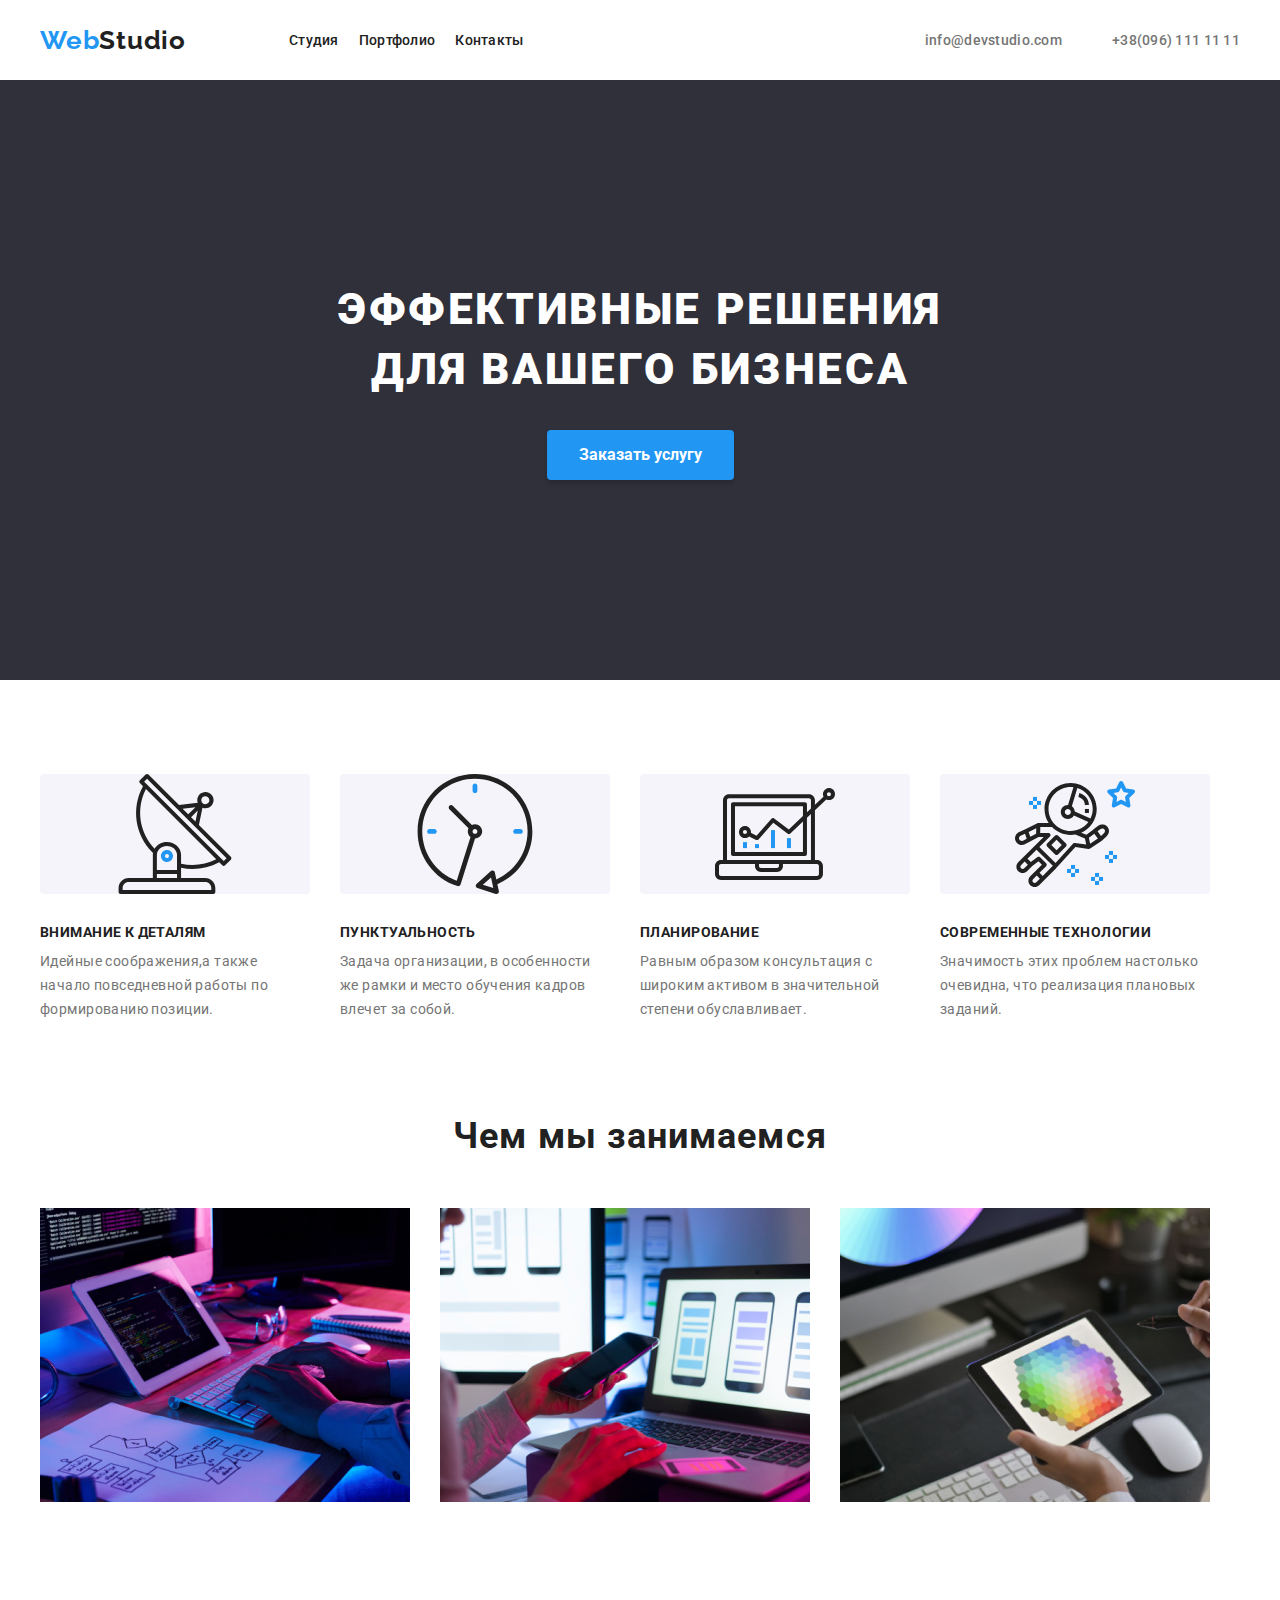
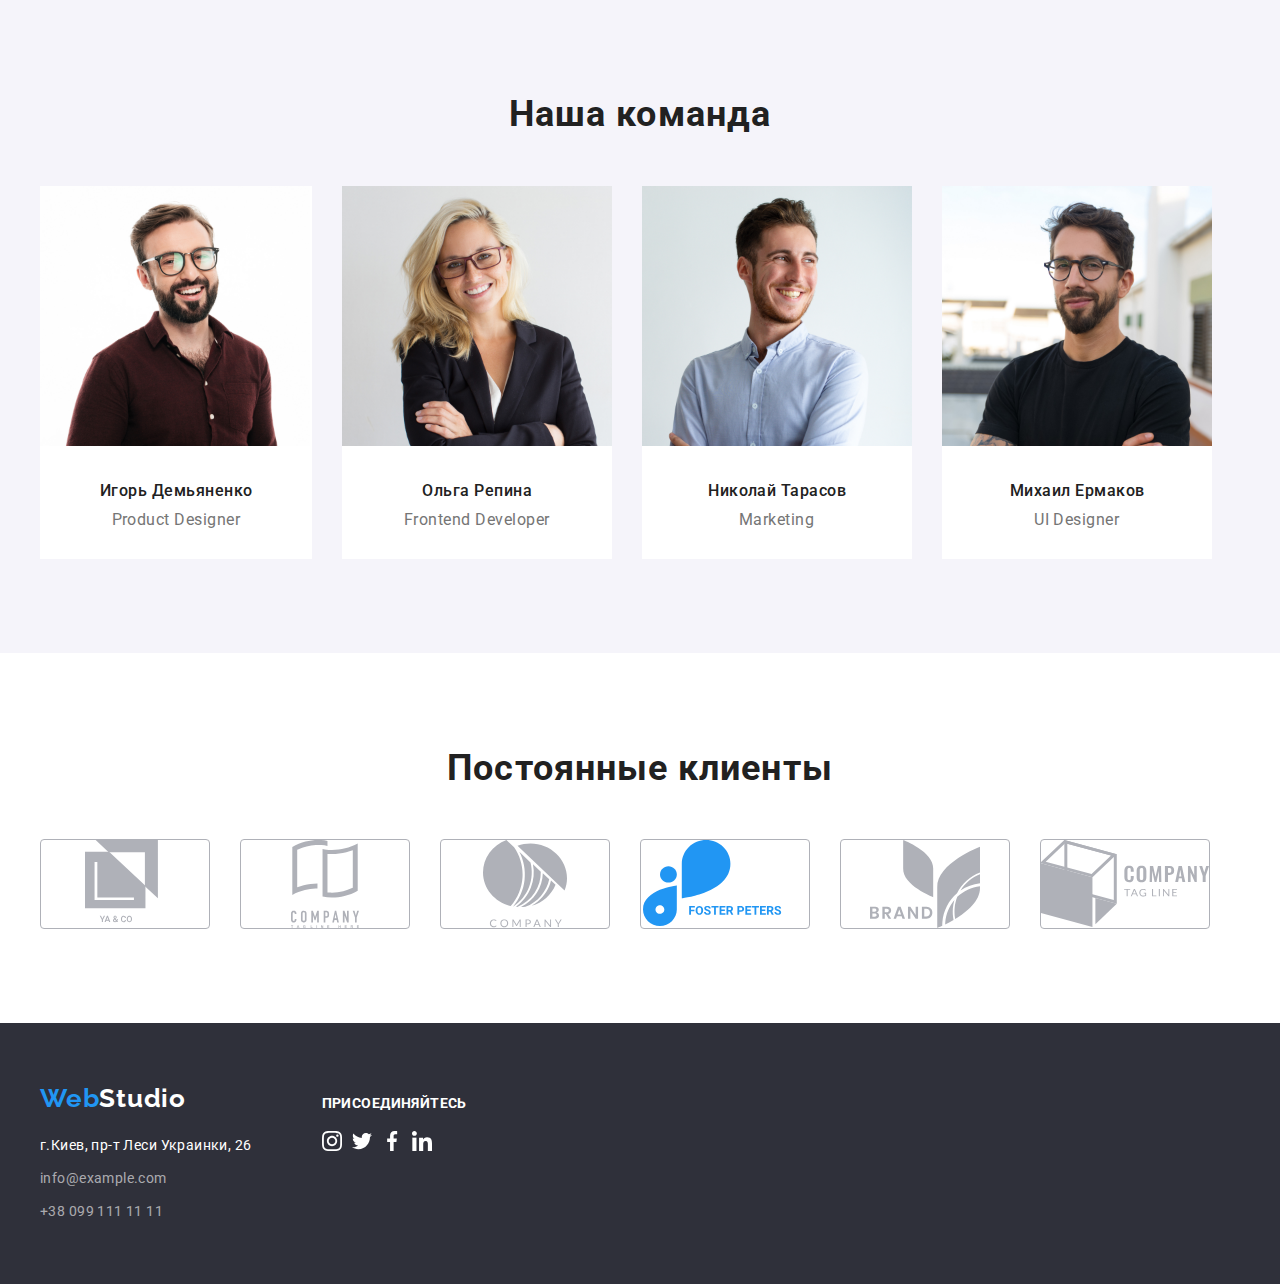
==== index.html @ fcf55103 "added markup for hw-04" ====
<!DOCTYPE html>
<html lang="en">
  <head>
    <meta charset="UTF-8" />
    <meta name="viewport" content="width=device-width, initial-scale=1.0" />
    <title>Goit-hw-04</title>
    <link rel="preconnect" href="https://fonts.gstatic.com">
    <link href="https://fonts.googleapis.com/css2?family=Raleway:wght@700&display=swap" rel="stylesheet">
    <link href="https://fonts.googleapis.com/css2?family=Roboto:wght@500;700;900&display=swap" rel="stylesheet">
    <link rel="stylesheet" href="https://cdnjs.cloudflare.com/ajax/libs/modern-normalize/1.0.0/modern-normalize.min.css"/> 
    <link rel="stylesheet" href="./css/styles.css" />
  </head>
  <body>
    <header class="page-header">
      <div class="container container-header">
        <nav class="navigation"> 
            <a href="/">
            <span class="logo-blue">Web</span><span class="logo-black">Studio</span>
            </a>
          <ul class="menu-list">
            <li class="menu-item">
              <a href="#" class="link">Студия</a>
            </li>
            <li class="menu-item"> 
              <a href="./portfolio.html" class="link">Портфолио</a>
            </li>
            <li class="menu-item">
              <a href="#adress" class="link">Контакты</a>
            </li>
          </ul>
        </nav>
      <ul class="menu-contacts">
        <li class="menu-contacts-item">
          <a href="info@devstudio.com">info@devstudio.com</a>
        </li>
        <li class="menu-contacts-item last-item">
          <a href="+380961112222" target="_blank" rel="nooliener noreferrer"
            >+38(096) 111 11 11
          </a>
        </li>
      </ul>
    </div>
    </header>
    <main>
      <section class="hero">
        <div class="hero-container container">
          <h1 class="hero-h1">Эффективные решения для вашего бизнеса</h1>
          <button class="hero-button">Заказать услугу
          </button>
        </div>
      </section>
      <section class="qualities">
        <div class="container">
          <ul class="qualities-list">
            <li class="qualities-item">
              <div class="qualities-svg-container">
                <img src="./images/icons/qualities-1.svg">
              </div>
              <h3 class="qualities-title">Внимание к деталям</h3>
              <p class="qualities-text">
                Идейные соображения,а также начало повседневной работы по
                формированию позиции.
              </p>
            </li>
            <li class="qualities-item">
              <div class="qualities-svg-container">
                <img src="./images/icons/qualities-2.svg">
              </div>
              <h3 class="qualities-title">Пунктуальность</h3>
              <p class="qualities-text">
                Задача организации, в особенности же рамки и место обучения
                кадров влечет за собой.
              </p>
            </li>
            <li class="qualities-item">
              <div class="qualities-svg-container">
                <img src="./images/icons/qualities-3.svg">
              </div>
              <h3 class="qualities-title">Планирование</h3>
              <p class="qualities-text">
                Равным образом консультация с широким активом в значительной
                степени обуславливает.
              </p>
            </li>
            <li class="qualities-item">
              <div class="qualities-svg-container">
                <img src="./images/icons/qualities-4.svg">
              </div>
              <h3 class="qualities-title">Современные технологии</h3>
              <p class="qualities-text">
                Значимость этих проблем настолько очевидна, что реализация
                плановых заданий.
              </p>
            </li>
          </ul>
        </div>
      </section>
      <section class="our-occupation">
        <div class="container">
          <h2 class="our-occupation-tittle">Чем мы занимаемся</h2>
          <ul class="our-occupation-list">
            <li class="our-occupation-list-item">
              <img src="./images/portfolio1.jpg" alt="Портфолио" width="370" height="294"/>
            </li>
            <li class="our-occupation-list-item">
              <img src="./images/portfolio2.jpg" alt="Портфолио" width="370" height="294"/>
            </li>
            <li class="our-occupation-list-item">
              <img src="./images/portfolio3.jpg" alt="Портфолио" width="370" height="294"/>
            </li>
          </ul>
        </div>
      </section>
      <section class="our-team">
        <div class="container">
          <h2 class="our-team-title">Наша команда</h2>
          <ul class="our-team-list">
            <li class="our-team-item">
              <img
                src="./images/team1.jpg" alt="Фото Игорь Демьяненко" width="270" height="260"/>
              <h3 class="our-team-list-title">Игорь Демьяненко</h3>
              <p class="our-team-text">Product Designer</p>
            </li>
            <li class="our-team-item">
              <img src="./images/team2.jpg" alt="Фото Ольга Репина" width="270" height="260"/>
              <h3 class="our-team-list-title">Ольга Репина</h3>
              <p class="our-team-text">Frontend Developer</p>
            </li>
            <li class="our-team-item">
              <img
                src="./images/team3.jpg" alt="Фото Николай Тарасов" width="270" height="260"/>
              <h3 class="our-team-list-title">Николай Тарасов</h3>
              <p class="our-team-text">Marketing</p>
            </li>
            <li class="our-team-item">
              <img
                src="./images/team4.jpg" alt="Фото Михаил Ермаков" width="270" height="260"/>
              <h3 class="our-team-list-title">Михаил Ермаков</h3>
              <p class="our-team-text">UI Designer</p>
            </li>
          </ul>
        </div>
      </section>
      <section class="customers">
        <div class="container">
          <h2 class="customers-title">Постоянные клиенты</h2>
          <ul class="customers-list">
            <li class="customers-item">
              <div class="customers-svg-container">
                <img src="./images/icons/customers-1.svg" alt="" >
              </div>
            </li>
            <li class="customers-item">
              <div class="customers-svg-container">
                <img src="./images/icons/customers-2.svg" alt="" >
              </div>
            </li>
            <li class="customers-item">
              <div class="customers-svg-container">
                <img src="./images/icons/customers-3.svg" alt="" >
              </div>
            </li>
            <li class="customers-item">
              <div class="customers-svg-container">
                <img src="./images/icons/customers-4.svg" alt="" >
              </div>
            </li>
            <li class="customers-item">
              <div class="customers-svg-container">
                <img src="./images/icons/customers-5.svg" alt="" >
              </div>
            </li>
            <li class="customers-item">
              <div class="customers-svg-container">
                <img src="./images/icons/customers-6.svg" alt="" >
              </div>
            </li>
          </ul>
        </div>
      </section>
    </main>
    <footer class="footer">
      <div class="container footer-container">
        <div class="footer-contacts-container">
          <div class="footer-logo-container">
            <a href="/" id="adress" class="footer-logo-link">
              <span class="logo-blue">Web</span><span class="logo-white">Studio</span></a>
          </div>
          <ul class="footer-list">
            <li class="footer-item">
              <address class="adress">
                г.Киев, пр-т Леси Украинки, 26
              </address>
            </li>
            <li class="footer-item">
              <a href="mailto:louglescom@gmail.com" class="footer-link"
              >info@example.com</a>
            </li>
            <li class="footer-item">
              <a href="tel:+380935014329" class="footer-link"
              >+38 099 111 11 11</a>
            </li>
          </ul>
        </div>
        <div class="footer-social-container">
          <p class="social-title"> Присоединяйтесь </p>
          <ul class="social-list">
            <li class="social-item">
              <img src="./images/icons/footer-1.svg" alt="">
            </li>
            <li class="social-item">
              <img src="./images/icons/footer-2.svg" alt="">
            </li>
            <li class="social-item">
              <img src="./images/icons/footer-3.svg" alt="">
            </li>
            <li class="social-item">
              <img src="./images/icons/footer-4.svg" alt="">
            </li>
          </ul>
        </div>
      </div>
    </footer>
  </body>
</html>
---- css/styles.css ----
/*Глобальные переменные*/

a {
  text-decoration: none;
  color: #212121;
}
:root {
  --text-header: #212121;
  --text-p: #757575;
  --text-white: #ffffff;
  --text-blue: #2196f3;
  --background-dark: #2F303A;
  --background-grey: #F5F4FA;
}

h1,h2,h3,h4,
h5,h6,body,ul,li,p {
  padding: 0;
  margin: 0;
  list-style: none;
  border: none;
}
/*Логотип*/
.container {
  width: 1200px;
  margin: 0 auto;
}

.container-header {
  display: flex;
  align-items: center;
  justify-content: space-between;
  height: 80px;
}
.navigation {
  display: flex;
  align-items: center;
}

.logo-blue {
  font-family: 'Raleway';
  font-style: normal;
  font-weight: 700;
  font-size: 26px;
  line-height: 1.192;
  letter-spacing: 0.03em;
  color: var(--text-blue);
}
.logo-black {
  font-family: 'Raleway';
  font-style: normal;
  font-weight: 700;
  font-size: 26px;
  line-height: 1.192;
  letter-spacing: 0.03em;
  color: var(--text-header);
}
.logo-white {
  font-family: 'Raleway';
  font-style: normal;
  font-weight: 700;
  font-size: 26px;
  line-height: 1.192;
  letter-spacing: 0.03em;
  color: var(--text-white);
}



/*Навигация*/
.menu-list {
  padding: 10px;
  margin-left: 83px;
  display: flex;
}
.menu-list > .item:not(:last-child) {
  margin-right: 10px;
}
.menu-list .link {
  display: block;
  padding: 10px;
  text-decoration: none;
}
.menu-contacts .menu-contacts-item {
  display: block;
  text-decoration: none;
}
.last-item {
  margin-left: 50px;
}

.menu-list a {
  font-family: 'Roboto';
  font-style: normal;
  font-weight: 500;
  font-size: 14px;
  line-height: 1.142;
  letter-spacing: 0.02em;
}

.menu-list a:hover, 
.menu-list a:focus {
  color: var(--text-blue);
}
.menu-contacts a {
  font-family: 'Roboto';
  font-style: normal;
  font-weight: 500;
  font-size: 14px;
  line-height: 1.142;
  letter-spacing: 0.02em;
  color: var(--text-p);
}
.menu-contacts {
  display: flex;
}

.menu-contacts a:hover,
.menu-contacts a:focus {
  color: var(--text-blue);
}

/*HERO section*/

.hero {
  background-color: #2F303A;
  padding-bottom: 200px;
  padding-top: 200px;
}
.hero-h1 {
  font-family: 'Roboto';
  font-weight: 900;
  font-size: 44px;
  line-height: 1.363;
  text-align: center;
  letter-spacing: 0.06em;
  text-transform: uppercase;
  color: var(--text-white);
  width: 696px;
  margin: 0 auto 30px;
}
.hero-button {
  font-family: Roboto;
  font-style: normal;
  font-weight: bold;
  font-size: 16px;
  line-height: 1.875;
  background: var(--text-blue);
  box-shadow: 0px 4px 4px rgba(0, 0, 0, 0.15);
  border-radius: 4px;
  color: var(--text-white);
  padding: 10px 32px;
  display: block;
  margin: 0 auto;
  border: none;

}

/*Качества*/
.qualities {
  padding-top: 94px;
}
.qualities-item {
  width: 270px;
}
.qualities-item:not(:last-child) {
  margin-right: 30px;
}
.qualities-list {
  display: flex;
  align-items: center;
}
.qualities-title {
  font-family: 'Roboto';
  font-style: normal;
  font-weight: bold;
  font-size: 14px;
  line-height: 1.142;
  letter-spacing: 0.03em;
  text-transform: uppercase;
  color: var(--text-header);
  margin-bottom: 10px;
}
.qualities-svg-container{
  display: flex;
  justify-content: center;
  width: 270px;
  height: 120px;
  margin-bottom: 30px;
  background: var(--background-grey);
  border-radius: 4px;
}
.qualities p {
  font-family: 'Roboto';
  font-style: normal;
  font-weight: normal;
  font-size: 14px;
  line-height: 1.714;
  letter-spacing: 0.03em;
  color: var(--text-p);
}

/*Чем мы занимаемся*/
.our-occupation {
  padding-bottom: 94px;
  padding-top: 94px;
}
.our-occupation-list {
  display: flex;
  align-items: center;
}
.our-occupation-tittle {
  font-family: 'Roboto';
  font-style: normal;
  font-weight: bold;
  font-size: 36px;
  line-height: 1.166;
  text-align: center;
  letter-spacing: 0.03em;

  color: var(--text-header);
  padding-bottom: 50px;
}
.our-occupation-list-item:not(:last-child) {
  margin-right: 30px;
}

/*Наша команда*/

.our-team {
  padding-bottom: 94px;
  padding-top: 94px;
  background-color: var(--background-grey);
}
.our-team-list {
  display: flex;
  align-items: center;
}
.our-team-item:not(:last-child) {
  margin-right: 30px;
}
.our-team-item { 
  background-color: var(--text-white);
}
.our-team-title {
  font-family: 'Roboto';
  font-style: normal;
  font-weight: bold;
  font-size: 36px;
  line-height: 1.166;
  text-align: center;
  letter-spacing: 0.03em;
  color: var(--text-header);
  margin-bottom: 50px;
}
.our-team-list-title {
  font-family: 'Roboto';
  font-style: normal;
  font-weight: 500;
  font-size: 16px;
  line-height: 1.187;
  text-align: center;
  letter-spacing: 0.03em;
  color: var(--text-header);
  margin: 30px 59px 10px 60px;
}
.our-team-text {
  font-family: 'Roboto';
  font-style: normal;
  font-weight: normal;
  font-size: 16px;
  line-height: 1.187;
  text-align: center;
  letter-spacing: 0.03em;
  color: var(--text-p);
  margin-bottom: 30px;
}
/* Постоянные клиенты */
.customers {
  padding-top: 94px;
  padding-bottom: 94px;
}
.customers-title {
  font-family: Roboto;
  font-style: normal;
  font-weight: bold;
  font-size: 36px;
  line-height: 42px;
  text-align: center;
  letter-spacing: 0.03em;
  color: var(--text-header);
  margin-bottom: 50px;
}
.customers-svg-container {
  display: flex;
  justify-content: center;
  width: 170px;
  height: 90px;
  border: 1px solid #AFB1B8;
  border-radius: 4px;
  border-radius: 4px;
}
.customers-list {
  display: flex;
}
.customers-item:not(:last-child) {
  margin-right: 30px;
}
/*Футер*/
.footer-container {
  display: flex;
}
.footer {
  background-color: var(--background-dark);
  padding-bottom: 60px;
  padding-top: 60px;
}
.footer-logo-container {
  margin-bottom: 20px;
}
.footer address {
  font-family: 'Roboto';
  font-style: normal;
  font-weight: normal;
  font-size: 14px;
  line-height: 1.714;
  letter-spacing: 0.03em;
  color: var(--text-white);
}
.footer-item:not(:last-child) {
  margin-bottom: 9px;
}
.footer-link { 
  font-family: 'Roboto';
  font-style: normal;
  font-weight: normal;
  font-size: 14px;
  line-height: 1.714;
  letter-spacing: 0.03em;
  color: rgba(255, 255, 255, 0.6);
}
.footer-social-container {
  padding-left: 70px;
  padding-top: 12px;
}
.social-list {
  display: flex;
  margin-top: 20px;
}
.social-item:not(:last-child) {
  margin-right: 10px;
}
.social-item:hover {
  background-color: #2196F3;
}
.social-title {
  font-family: Roboto;
  font-style: normal;
  font-weight: bold;
  font-size: 14px;
  line-height: 16px;
  letter-spacing: 0.03em;
  text-transform: uppercase;
  color: var(--text-white);
}

/*Портфолио*/

.portfolio {
  padding-top: 94px;
  padding-bottom: 94px;
}
.page-portfolio {
border: 1px solid #ECECEC;
}
.portfolio-btn-list {
  display: flex;
  justify-content: center;
}
.portfolio-btn-item {
  margin-right: 8px;
  margin-bottom: 50px;
}
.portfolio-btn {
  font-family: Roboto;
  font-style: normal;
  font-weight: 500;
  font-size: 16px;
  line-height: 1.625;
  text-align: center;
  letter-spacing: 0.03em;
  color: var(--text-header);
  background: var(--background-grey);
  border-radius: 4px;
  margin: 0 auto;
  border: none;
  padding: 10px 32px;
}
.portfolio-btn:hover,
.portfolio-btn:focus {
  background: var(--text-blue);
  color: var(--text-white);
}

.portfolio-img-list {
  display: flex;
  flex-wrap: wrap;
}
.portfolio-img-item {
  width: 370px;
  border: 1px solid #EEEEEE;
  background-color: var(--text-white);
}
.portfolio-img-item:not(:nth-last-child(-n+3)){
  margin-bottom: 30px;
}
.portfolio-img-item:not(:nth-child(3n)){
  margin-right: 30px;
}
.portfolio-img-container {
  padding: 20px 24px 20px 24px;
}

.portfolio-img-title {
  font-family: 'Roboto';
  font-weight: bold;
  font-size: 18px;
  line-height: 2;
  letter-spacing: 0.06em;
  color: var(--text-header);
  /* margin: 20px 24px 4px 24px; */
}
.portfolio-text {
  font-family: 'Roboto';
  font-size: 16px;
  line-height: 1.875;
  letter-spacing: 0.03em;
  color: var(--text-p);
  margin-top: 4px;
  /* margin: 4px 24px 20px 24px; */
}
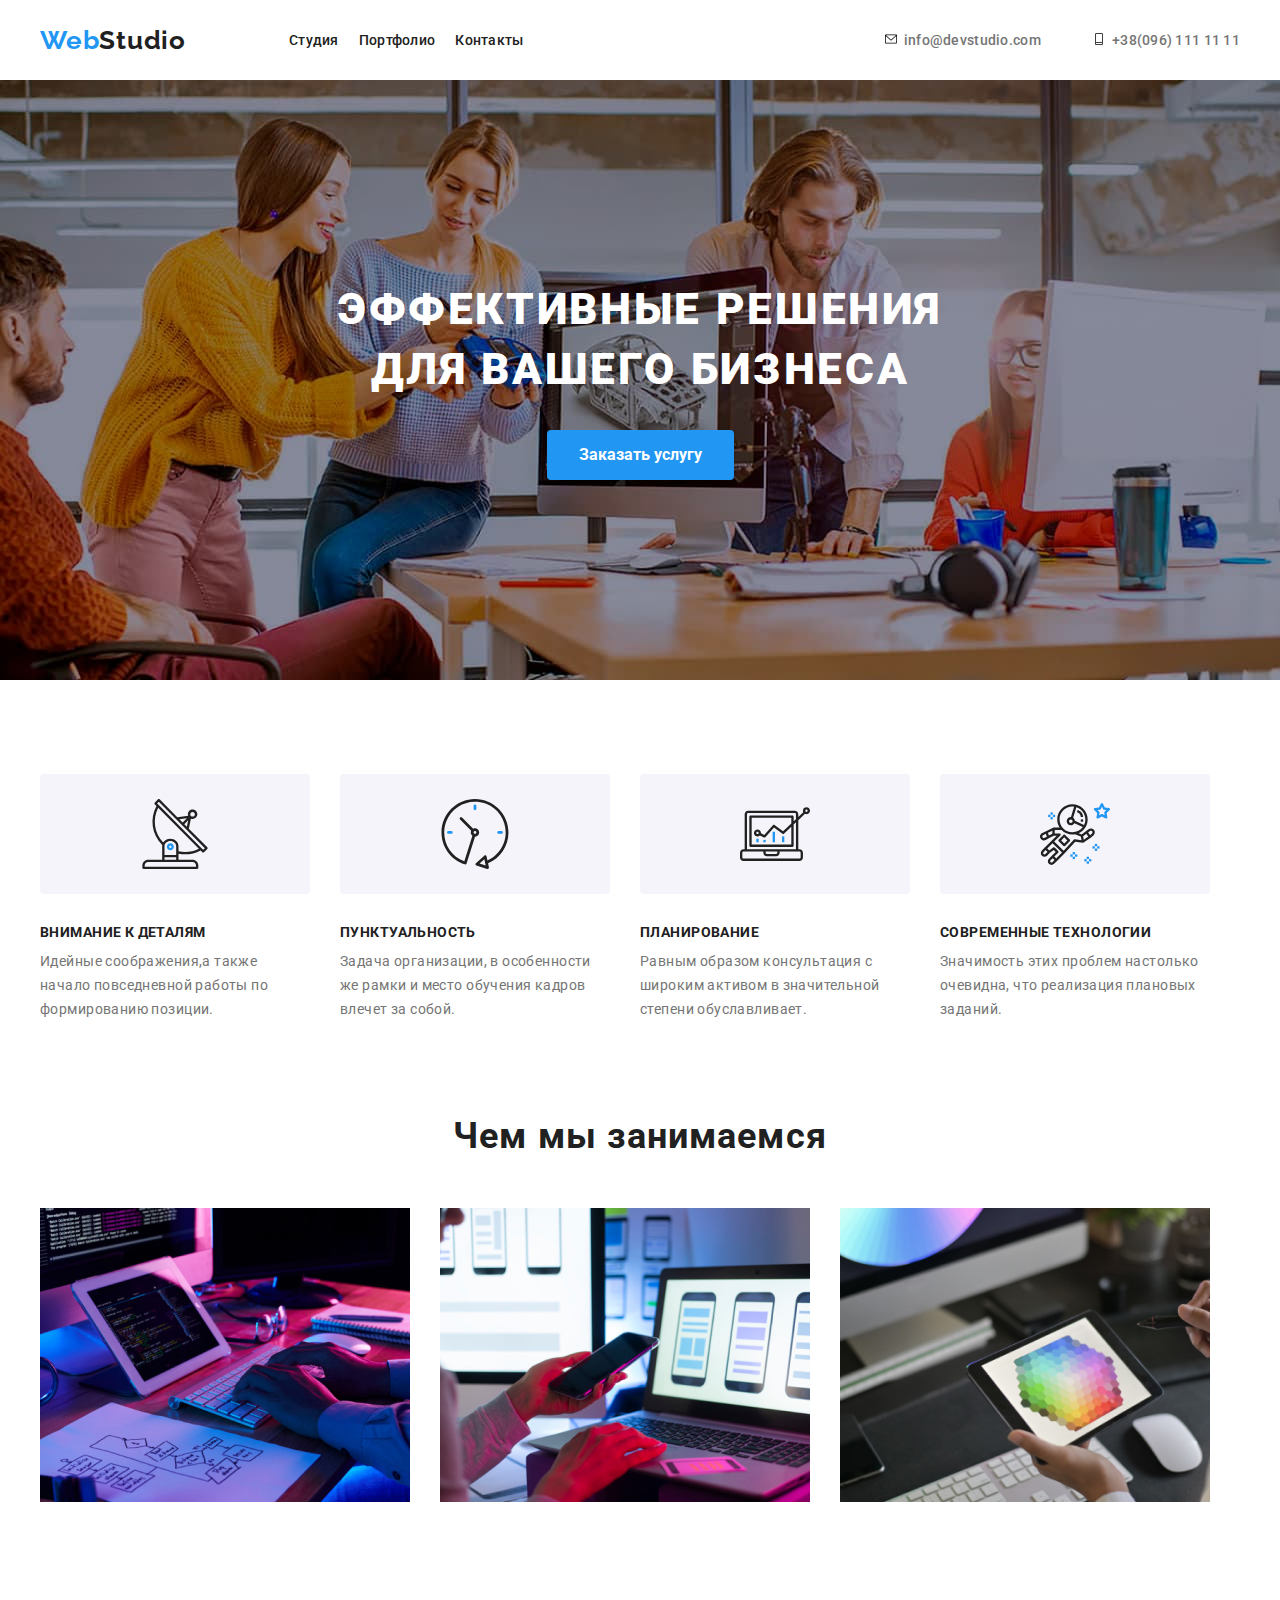
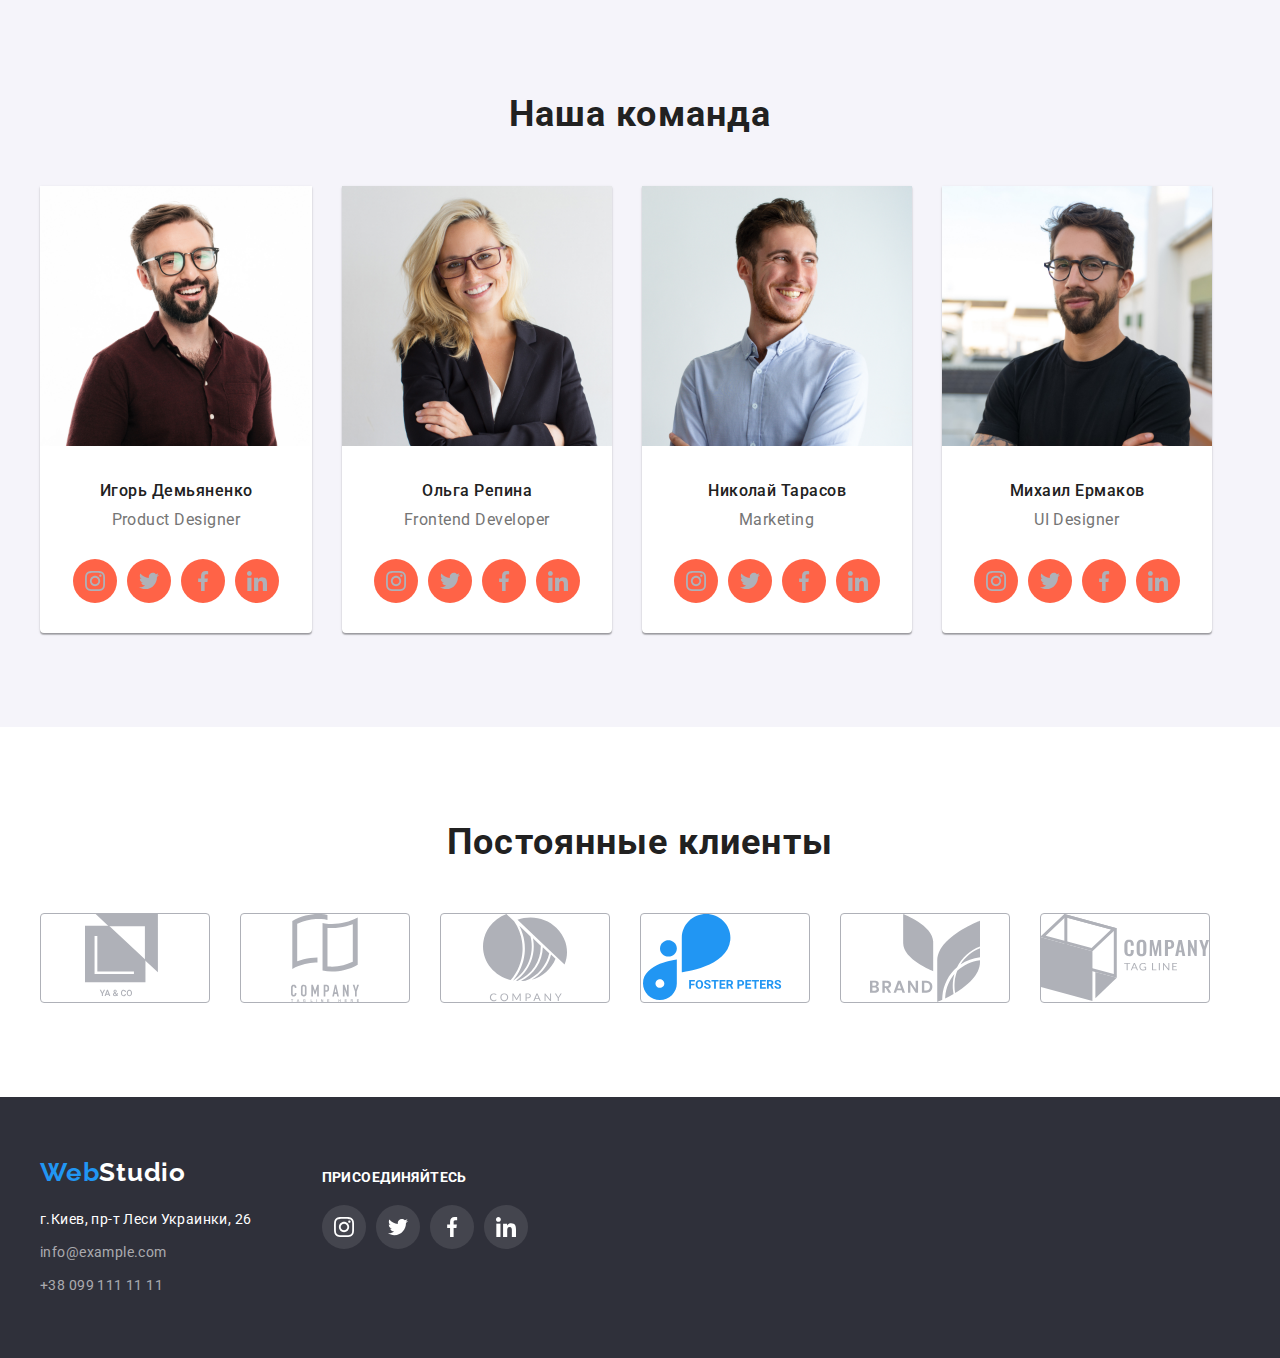
==== commit 12d6c14b: "added footer social links" ====
--- a/index.html
+++ b/index.html
@@ -21,7 +21,8 @@
             <li class="menu-item">
               <a href="#" class="link">Студия</a>
             </li>
-            <li class="menu-item"> 
+            <li class="menu-item">
+
               <a href="./portfolio.html" class="link">Портфолио</a>
             </li>
             <li class="menu-item">
@@ -31,12 +32,19 @@
         </nav>
       <ul class="menu-contacts">
         <li class="menu-contacts-item">
-          <a href="info@devstudio.com">info@devstudio.com</a>
+          <div class="email-container">
+            <svg class="email-svg">
+              <use href="./images/icons/symbol-defs2.svg#icon-email"></use>
+            </svg>
+            <a href="info@devstudio.com">info@devstudio.com</a>
+          </div>
         </li>
-        <li class="menu-contacts-item last-item">
+        <li class="menu-contacts-item">
+          <svg class="phone-svg">
+            <use href="./images/icons/symbol-defs2.svg#icon-phone"></use>
+          </svg>
           <a href="+380961112222" target="_blank" rel="nooliener noreferrer"
-            >+38(096) 111 11 11
-          </a>
+            >+38(096) 111 11 11</a>
         </li>
       </ul>
     </div>
@@ -52,40 +60,28 @@
       <section class="qualities">
         <div class="container">
           <ul class="qualities-list">
-            <li class="qualities-item">
-              <div class="qualities-svg-container">
-                <img src="./images/icons/qualities-1.svg">
-              </div>
+            <li class="qualities-item icon-sattelite">
               <h3 class="qualities-title">Внимание к деталям</h3>
               <p class="qualities-text">
                 Идейные соображения,а также начало повседневной работы по
                 формированию позиции.
               </p>
             </li>
-            <li class="qualities-item">
-              <div class="qualities-svg-container">
-                <img src="./images/icons/qualities-2.svg">
-              </div>
+            <li class="qualities-item icon-clock">
               <h3 class="qualities-title">Пунктуальность</h3>
               <p class="qualities-text">
                 Задача организации, в особенности же рамки и место обучения
                 кадров влечет за собой.
               </p>
             </li>
-            <li class="qualities-item">
-              <div class="qualities-svg-container">
-                <img src="./images/icons/qualities-3.svg">
-              </div>
+            <li class="qualities-item icon-computer">
               <h3 class="qualities-title">Планирование</h3>
               <p class="qualities-text">
                 Равным образом консультация с широким активом в значительной
                 степени обуславливает.
               </p>
             </li>
-            <li class="qualities-item">
-              <div class="qualities-svg-container">
-                <img src="./images/icons/qualities-4.svg">
-              </div>
+            <li class="qualities-item icon-astronaut">
               <h3 class="qualities-title">Современные технологии</h3>
               <p class="qualities-text">
                 Значимость этих проблем настолько очевидна, что реализация
@@ -120,23 +116,143 @@
                 src="./images/team1.jpg" alt="Фото Игорь Демьяненко" width="270" height="260"/>
               <h3 class="our-team-list-title">Игорь Демьяненко</h3>
               <p class="our-team-text">Product Designer</p>
+              <ul class="our-team-social-list">
+                <li class="our-team-social-item">
+                  <a href="">
+                    <svg class="instagram-icon">
+                      <use href="./images/icons/symbol-defs2.svg#icon-instagram"></use>
+                    </svg>
+                  </a>
+                </li>
+                <li class="our-team-social-item">
+                  <a href="">
+                    <svg class="instagram-icon">
+                      <use href="./images/icons/symbol-defs2.svg#icon-twitter"></use>
+                    </svg>
+                  </a>
+                </li>
+                <li class="our-team-social-item" >
+                  <a href="">
+                    <svg class="instagram-icon">
+                      <use href="./images/icons/symbol-defs2.svg#icon-facebook"></use>
+                    </svg>
+                  </a>
+                </li>
+                <li class="our-team-social-item">
+                  <a href="">
+                    <svg class="instagram-icon">
+                      <use href="./images/icons/symbol-defs2.svg#icon-linkedin"></use>
+                    </svg>
+                  </a>
+                </li>
+              </ul>
             </li>
             <li class="our-team-item">
               <img src="./images/team2.jpg" alt="Фото Ольга Репина" width="270" height="260"/>
               <h3 class="our-team-list-title">Ольга Репина</h3>
               <p class="our-team-text">Frontend Developer</p>
+              <ul class="our-team-social-list">
+                <li class="our-team-social-item">
+                  <a href="">
+                    <svg class="instagram-icon">
+                      <use href="./images/icons/symbol-defs2.svg#icon-instagram"></use>
+                    </svg>
+                  </a>
+                </li>
+                <li class="our-team-social-item">
+                  <a href="">
+                    <svg class="instagram-icon">
+                      <use href="./images/icons/symbol-defs2.svg#icon-twitter"></use>
+                    </svg>
+                  </a>
+                </li>
+                <li class="our-team-social-item">
+                  <a href="">
+                    <svg class="instagram-icon">
+                      <use href="./images/icons/symbol-defs2.svg#icon-facebook"></use>
+                    </svg>
+                  </a>
+                </li>
+                <li class="our-team-social-item">
+                  <a href="">
+                    <svg class="instagram-icon">
+                      <use href="./images/icons/symbol-defs2.svg#icon-linkedin"></use>
+                    </svg>
+                  </a>
+                </li>
+              </ul>
             </li>
             <li class="our-team-item">
               <img
                 src="./images/team3.jpg" alt="Фото Николай Тарасов" width="270" height="260"/>
               <h3 class="our-team-list-title">Николай Тарасов</h3>
               <p class="our-team-text">Marketing</p>
+              <ul class="our-team-social-list">
+                <li class="our-team-social-item">
+                  <a href="">
+                    <svg class="instagram-icon">
+                      <use href="./images/icons/symbol-defs2.svg#icon-instagram"></use>
+                    </svg>
+                  </a>
+                </li>
+                <li class="our-team-social-item">
+                  <a href="">
+                    <svg class="instagram-icon">
+                      <use href="./images/icons/symbol-defs2.svg#icon-twitter"></use>
+                    </svg>
+                  </a>
+                </li>
+                <li class="our-team-social-item">
+                  <a href="">
+                    <svg class="instagram-icon">
+                      <use href="./images/icons/symbol-defs2.svg#icon-facebook"></use>
+                    </svg>
+                  </a>
+                </li>
+                <li class="our-team-social-item">
+                  <a href="">
+                    <svg class="instagram-icon">
+                      <use href="./images/icons/symbol-defs2.svg#icon-linkedin"></use>
+                    </svg>
+                  </a>
+                </li>
+              </ul>
             </li>
             <li class="our-team-item">
               <img
                 src="./images/team4.jpg" alt="Фото Михаил Ермаков" width="270" height="260"/>
               <h3 class="our-team-list-title">Михаил Ермаков</h3>
               <p class="our-team-text">UI Designer</p>
+              <ul class="our-team-social-list">
+                <li class="our-team-social-item">
+                  <a href="">
+                    <svg class="instagram-icon">
+                      <use href="./images/icons/symbol-defs2.svg#icon-instagram"></use>
+                    </svg>
+                  </a>
+                </li>
+                <li class="our-team-social-item">
+                  <a href="">
+                    <svg class="instagram-icon">
+                      <use href="./images/icons/symbol-defs2.svg#icon-twitter"></use>
+                    </svg>
+                  </a>
+                </li>
+                <li class="our-team-social-item">
+                  <a href="">
+                    <svg class="instagram-icon">
+                      <use href="./images/icons/symbol-defs2.svg#icon-facebook"></use>
+                    </svg>
+                  </a>
+                </li>
+                <li class="our-team-social-item">
+                  <a href="">
+                    <svg class="instagram-icon">
+                      <use href="./images/icons/symbol-defs2.svg#icon-linkedin"></use>
+                    </svg>
+                  </a>
+                </li>
+              </ul>
             </li>
           </ul>
         </div>
@@ -203,19 +319,23 @@
           </ul>
         </div>
         <div class="footer-social-container">
-          <p class="social-title"> Присоединяйтесь </p>
-          <ul class="social-list">
-            <li class="social-item">
-              <img src="./images/icons/footer-1.svg" alt="">
-            </li>
-            <li class="social-item">
-              <img src="./images/icons/footer-2.svg" alt="">
-            </li>
-            <li class="social-item">
-              <img src="./images/icons/footer-3.svg" alt="">
-            </li>
-            <li class="social-item">
-              <img src="./images/icons/footer-4.svg" alt="">
+          <p class="footer-social-title"> Присоединяйтесь </p>
+          <ul class="footer-social-list">
+            <li class="footer-social-item footer-instagram">
+              <a href="">
+              </a>
+            </li>
+            <li class="footer-social-item footer-twitter">
+              <a href="">
+              </a>
+            </li>
+            <li class="footer-social-item footer-facebook">
+              <a href="">
+              </a>
+            </li>
+            <li class="footer-social-item footer-linked-in">
+              <a href="">
+              </a>
             </li>
           </ul>
         </div>
--- a/css/styles.css
+++ b/css/styles.css
@@ -1,5 +1,5 @@
 
-/*Глобальные переменные*/
+/*======================================Глобальные переменные======================================*/
 
 a {
   text-decoration: none;
@@ -21,12 +21,12 @@
   list-style: none;
   border: none;
 }
-/*Логотип*/
+
+/*======================================Логотип======================================*/
 .container {
   width: 1200px;
   margin: 0 auto;
 }
-
 .container-header {
   display: flex;
   align-items: center;
@@ -68,7 +68,7 @@
 
 
 
-/*Навигация*/
+/*======================================Навигация======================================*/
 .menu-list {
   padding: 10px;
   margin-left: 83px;
@@ -82,14 +82,23 @@
   padding: 10px;
   text-decoration: none;
 }
-.menu-contacts .menu-contacts-item {
-  display: block;
-  text-decoration: none;
-}
-.last-item {
-  margin-left: 50px;
-}
-
+
+.menu-contacts-item:last-child {
+  padding-left: 50px;
+}
+.email-svg {
+  width: 16px;
+  height: 12px;
+}
+.phone-svg {
+  width: 16px;
+  height: 12px;
+}
+.email-container:hover
+.email-container:focus {
+  color: var(--text-blue);
+  fill: var(--text-blue);
+}
 .menu-list a {
   font-family: 'Roboto';
   font-style: normal;
@@ -101,7 +110,7 @@
 
 .menu-list a:hover, 
 .menu-list a:focus {
-  color: var(--text-blue);
+  /* color: var(--text-blue); */
 }
 .menu-contacts a {
   font-family: 'Roboto';
@@ -121,9 +130,12 @@
   color: var(--text-blue);
 }
 
-/*HERO section*/
+/*======================================HERO section======================================*/
 
 .hero {
+  background-image: url('../images/background/hero.jpg');
+  background-repeat: no-repeat;
+  background-position: center;
   background-color: #2F303A;
   padding-bottom: 200px;
   padding-top: 200px;
@@ -157,13 +169,35 @@
 
 }
 
-/*Качества*/
+/*======================================Качества======================================*/
 .qualities {
   padding-top: 94px;
 }
 .qualities-item {
   width: 270px;
 }
+.qualities-item::before {
+  display: block;
+  content: "";
+  height: 120px;
+  background-repeat: no-repeat;
+  background-position: center;
+  background-color: var(--background-grey);
+  margin-bottom: 30px;
+  border-radius: 4px;
+}
+.icon-sattelite::before {
+  background-image: url('../images/icons/qualities-1.svg');
+}
+.icon-clock::before {
+  background-image: url('../images/icons/qualities-2.svg');
+}
+.icon-computer::before {
+  background-image: url('../images/icons/qualities-3.svg');
+}
+.icon-astronaut::before {
+  background-image: url('../images/icons/qualities-4.svg');
+}
 .qualities-item:not(:last-child) {
   margin-right: 30px;
 }
@@ -182,15 +216,6 @@
   color: var(--text-header);
   margin-bottom: 10px;
 }
-.qualities-svg-container{
-  display: flex;
-  justify-content: center;
-  width: 270px;
-  height: 120px;
-  margin-bottom: 30px;
-  background: var(--background-grey);
-  border-radius: 4px;
-}
 .qualities p {
   font-family: 'Roboto';
   font-style: normal;
@@ -201,7 +226,7 @@
   color: var(--text-p);
 }
 
-/*Чем мы занимаемся*/
+/*======================================Чем мы занимаемся======================================*/
 .our-occupation {
   padding-bottom: 94px;
   padding-top: 94px;
@@ -226,8 +251,7 @@
   margin-right: 30px;
 }
 
-/*Наша команда*/
-
+/*======================================Наша команда======================================*/
 .our-team {
   padding-bottom: 94px;
   padding-top: 94px;
@@ -242,6 +266,8 @@
 }
 .our-team-item { 
   background-color: var(--text-white);
+  box-shadow: 0px 1px 3px rgba(0, 0, 0, 0.12), 0px 1px 1px rgba(0, 0, 0, 0.14), 0px 2px 1px rgba(0, 0, 0, 0.2);
+  border-radius: 0px 0px 4px 4px;
 }
 .our-team-title {
   font-family: 'Roboto';
@@ -276,7 +302,67 @@
   color: var(--text-p);
   margin-bottom: 30px;
 }
-/* Постоянные клиенты */
+.our-team-social-list {
+  display: flex;
+  justify-content: center;
+  margin-bottom: 30px;
+  margin-top: 16px;
+}
+.our-team-social-item {
+  width: 44px;
+  height: 44px;
+  border-radius: 50%;
+  cursor: pointer;
+  background-color: tomato;
+}
+.our-team-social-item:hover {
+  background-color: var(--text-blue);
+}
+.our-team-social-item:not(:last-child) {
+  margin-right: 10px;
+}
+.instagram-icon {
+  width: 20px;
+  height: 20px;
+  fill: #AFB1B8;
+  margin-left: 12px;
+  margin-top: 12px;
+}
+.instagram-icon:hover {
+  fill: white;
+  background-color: var(--text-blue);
+}
+.twitter-icon {
+  width: 20px;
+  height: 20px;
+  fill: #AFB1B8;
+  margin-left: 12px;
+  margin-top: 12px;
+}
+.twitter-icon:hover {
+  fill: white;
+}
+.facebook-icon {
+  width: 20px;
+  height: 20px;
+  fill: #AFB1B8;
+  margin-left: 12px;
+  margin-top: 12px;
+}
+.facebokk-icon:hover {
+  fill: white;
+}
+.linkedin-icon {
+  width: 20px;
+  height: 20px;
+  fill: #AFB1B8;
+  margin-left: 12px;
+  margin-top: 12px;
+}
+.linkedin-icon:hover {
+  fill: white;
+}
+/* ======================================Постоянные клиенты====================================== */
 .customers {
   padding-top: 94px;
   padding-bottom: 94px;
@@ -299,15 +385,20 @@
   height: 90px;
   border: 1px solid #AFB1B8;
   border-radius: 4px;
+}
+.customers-list {
+  display: flex;
+  cursor: pointer;
+}
+.customers-svg-container:hover {
+  border: 1px solid #2196F3;
+  box-sizing: border-box;
   border-radius: 4px;
-}
-.customers-list {
-  display: flex;
 }
 .customers-item:not(:last-child) {
   margin-right: 30px;
 }
-/*Футер*/
+/*======================================Футер======================================*/
 .footer-container {
   display: flex;
 }
@@ -344,17 +435,17 @@
   padding-left: 70px;
   padding-top: 12px;
 }
-.social-list {
+.footer-social-list {
   display: flex;
   margin-top: 20px;
 }
-.social-item:not(:last-child) {
+.footer-social-item:not(:last-child) {
   margin-right: 10px;
 }
-.social-item:hover {
+.footer-social-item:hover {
   background-color: #2196F3;
 }
-.social-title {
+.footer-social-title {
   font-family: Roboto;
   font-style: normal;
   font-weight: bold;
@@ -364,8 +455,29 @@
   text-transform: uppercase;
   color: var(--text-white);
 }
-
-/*Портфолио*/
+.footer-social-item {
+  height: 44px;
+  width: 44px;
+  background-color: rgba(255, 255, 255, 0.1);
+  background-repeat: no-repeat;
+  border-radius: 50%;
+  background-position: center;
+  cursor: pointer;
+}
+.footer-instagram {
+  background-image: url('../images/icons/footer-1.svg');
+}
+.footer-twitter {
+  background-image: url('../images/icons/footer-2.svg');
+}
+.footer-facebook {
+  background-image: url('../images/icons/footer-3.svg');
+}
+.footer-linked-in {
+  background-image: url('../images/icons/footer-4.svg');
+}
+
+/*======================================Портфолио======================================*/
 
 .portfolio {
   padding-top: 94px;
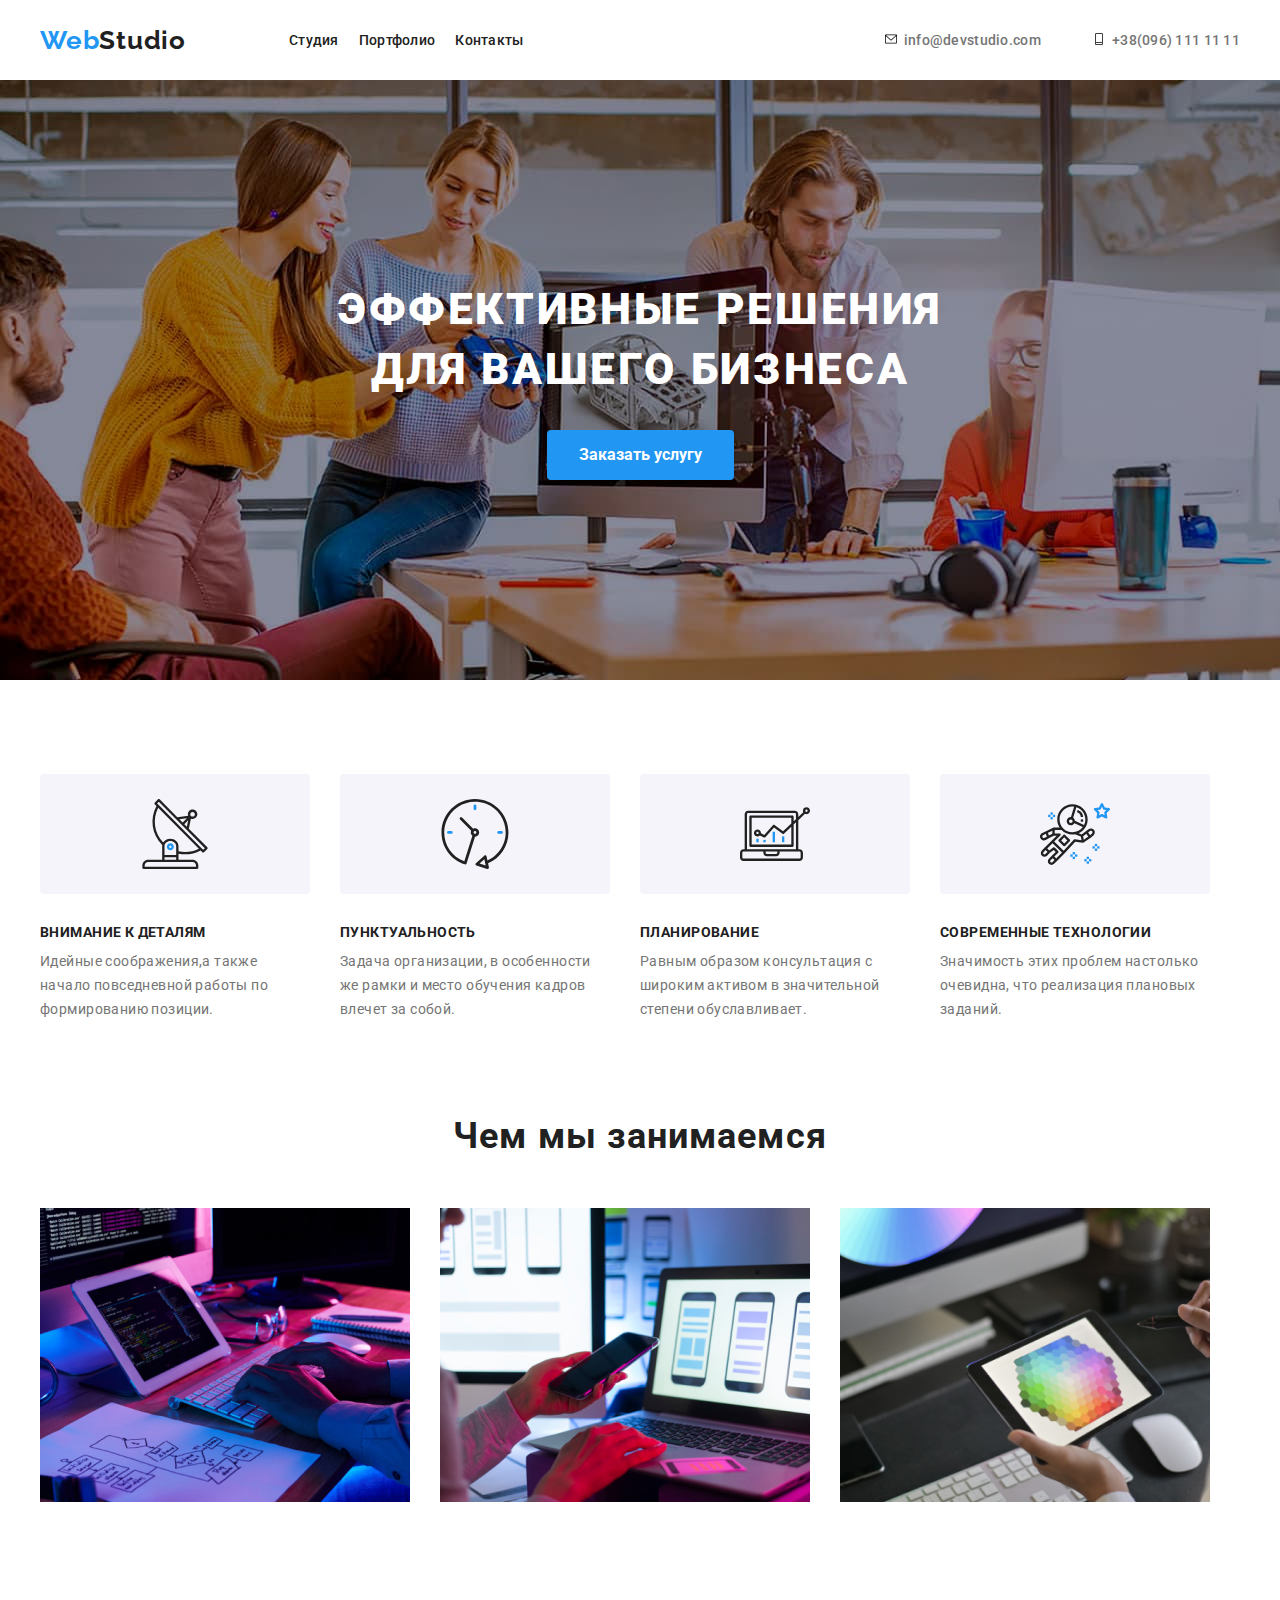
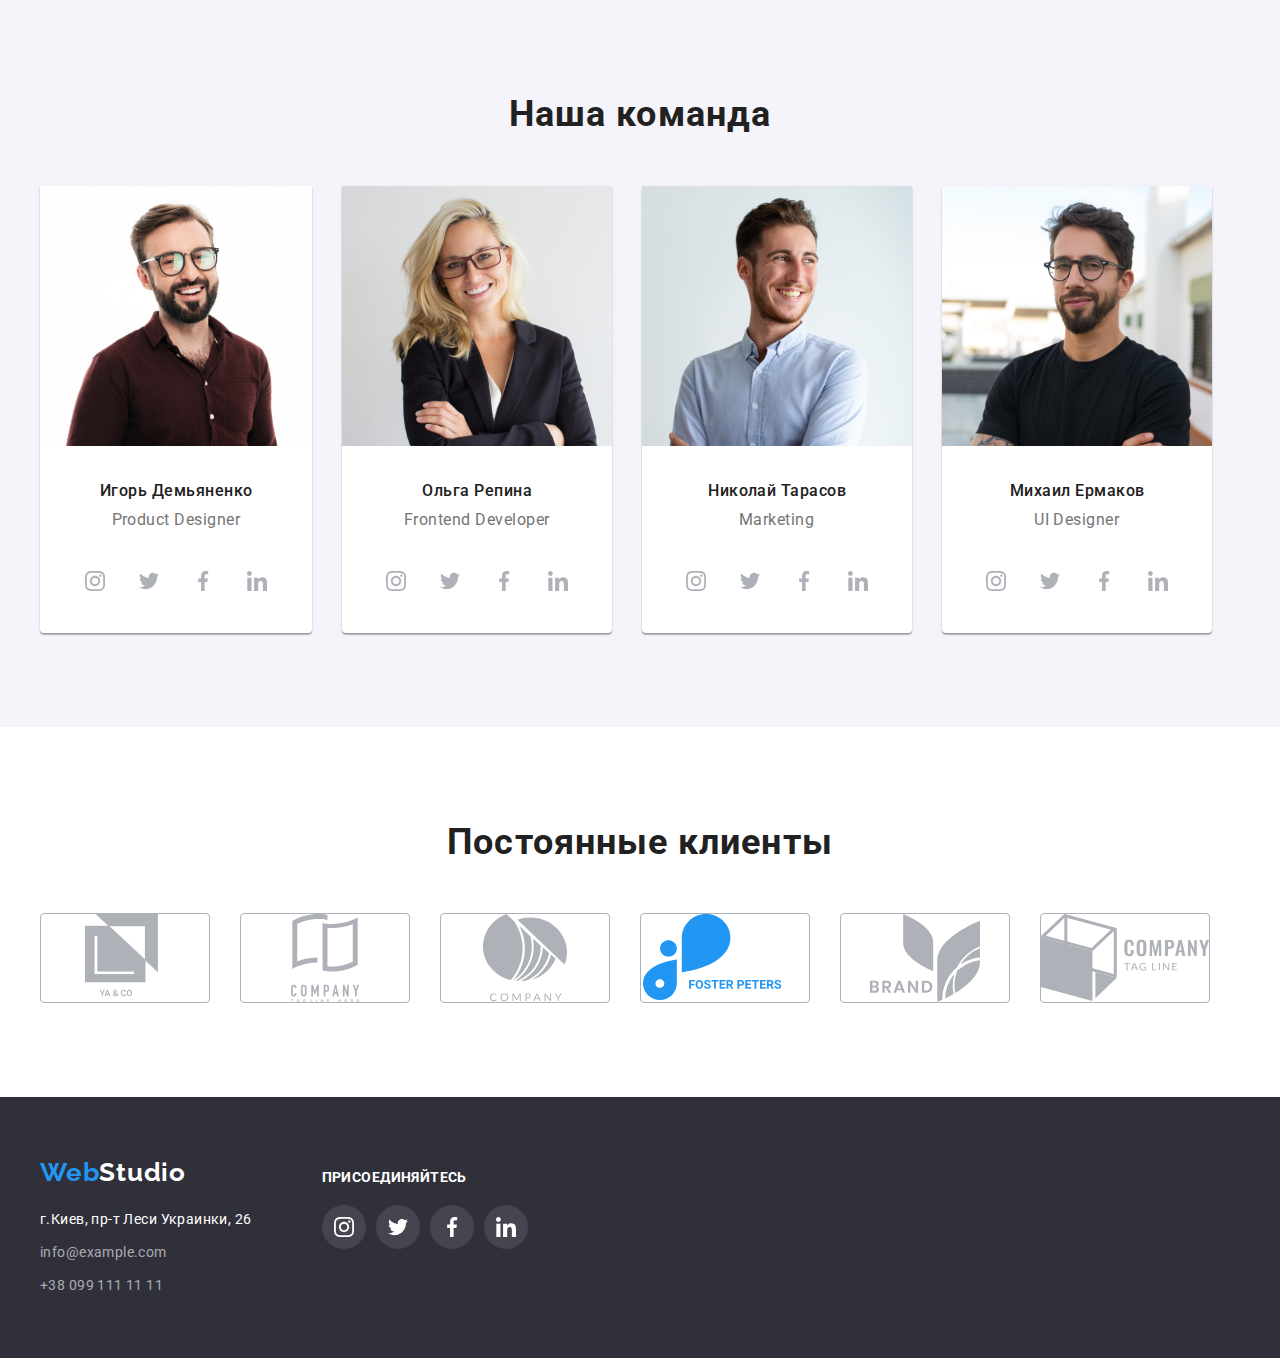
==== commit db7c1ddb: "social links working, but need finished" ====
--- a/index.html
+++ b/index.html
@@ -118,28 +118,28 @@
               <p class="our-team-text">Product Designer</p>
               <ul class="our-team-social-list">
                 <li class="our-team-social-item">
-                  <a href="">
+                  <a href="" class="our-team-social-link">
                     <svg class="instagram-icon">
                       <use href="./images/icons/symbol-defs2.svg#icon-instagram"></use>
                     </svg>
                   </a>
                 </li>
                 <li class="our-team-social-item">
-                  <a href="">
+                  <a href="" class="our-team-social-link">
                     <svg class="instagram-icon">
                       <use href="./images/icons/symbol-defs2.svg#icon-twitter"></use>
                     </svg>
                   </a>
                 </li>
                 <li class="our-team-social-item" >
-                  <a href="">
+                  <a href="" class="our-team-social-link">
                     <svg class="instagram-icon">
                       <use href="./images/icons/symbol-defs2.svg#icon-facebook"></use>
                     </svg>
                   </a>
                 </li>
                 <li class="our-team-social-item">
-                  <a href="">
+                  <a href="" class="our-team-social-link">
                     <svg class="instagram-icon">
                       <use href="./images/icons/symbol-defs2.svg#icon-linkedin"></use>
                     </svg>
@@ -153,28 +153,28 @@
               <p class="our-team-text">Frontend Developer</p>
               <ul class="our-team-social-list">
                 <li class="our-team-social-item">
-                  <a href="">
+                  <a href="" class="our-team-social-link">
                     <svg class="instagram-icon">
                       <use href="./images/icons/symbol-defs2.svg#icon-instagram"></use>
                     </svg>
                   </a>
                 </li>
                 <li class="our-team-social-item">
-                  <a href="">
+                  <a href="" class="our-team-social-link">
                     <svg class="instagram-icon">
                       <use href="./images/icons/symbol-defs2.svg#icon-twitter"></use>
                     </svg>
                   </a>
                 </li>
                 <li class="our-team-social-item">
-                  <a href="">
+                  <a href="" class="our-team-social-link">
                     <svg class="instagram-icon">
                       <use href="./images/icons/symbol-defs2.svg#icon-facebook"></use>
                     </svg>
                   </a>
                 </li>
                 <li class="our-team-social-item">
-                  <a href="">
+                  <a href="" class="our-team-social-link">
                     <svg class="instagram-icon">
                       <use href="./images/icons/symbol-defs2.svg#icon-linkedin"></use>
                     </svg>
@@ -189,28 +189,28 @@
               <p class="our-team-text">Marketing</p>
               <ul class="our-team-social-list">
                 <li class="our-team-social-item">
-                  <a href="">
+                  <a href="" class="our-team-social-link"> 
                     <svg class="instagram-icon">
                       <use href="./images/icons/symbol-defs2.svg#icon-instagram"></use>
                     </svg>
                   </a>
                 </li>
                 <li class="our-team-social-item">
-                  <a href="">
+                  <a href="" class="our-team-social-link">
                     <svg class="instagram-icon">
                       <use href="./images/icons/symbol-defs2.svg#icon-twitter"></use>
                     </svg>
                   </a>
                 </li>
                 <li class="our-team-social-item">
-                  <a href="">
+                  <a href="" class="our-team-social-link">
                     <svg class="instagram-icon">
                       <use href="./images/icons/symbol-defs2.svg#icon-facebook"></use>
                     </svg>
                   </a>
                 </li>
                 <li class="our-team-social-item">
-                  <a href="">
+                  <a href="" class="our-team-social-link">
                     <svg class="instagram-icon">
                       <use href="./images/icons/symbol-defs2.svg#icon-linkedin"></use>
                     </svg>
@@ -225,28 +225,28 @@
               <p class="our-team-text">UI Designer</p>
               <ul class="our-team-social-list">
                 <li class="our-team-social-item">
-                  <a href="">
+                  <a href="" class="our-team-social-link">
                     <svg class="instagram-icon">
                       <use href="./images/icons/symbol-defs2.svg#icon-instagram"></use>
                     </svg>
                   </a>
                 </li>
                 <li class="our-team-social-item">
-                  <a href="">
+                  <a href="" class="our-team-social-link">
                     <svg class="instagram-icon">
                       <use href="./images/icons/symbol-defs2.svg#icon-twitter"></use>
                     </svg>
                   </a>
                 </li>
                 <li class="our-team-social-item">
-                  <a href="">
+                  <a href="" class="our-team-social-link">
                     <svg class="instagram-icon">
                       <use href="./images/icons/symbol-defs2.svg#icon-facebook"></use>
                     </svg>
                   </a>
                 </li>
                 <li class="our-team-social-item">
-                  <a href="">
+                  <a href="" class="our-team-social-link">
                     <svg class="instagram-icon">
                       <use href="./images/icons/symbol-defs2.svg#icon-linkedin"></use>
                     </svg>
--- a/css/styles.css
+++ b/css/styles.css
@@ -313,31 +313,32 @@
   height: 44px;
   border-radius: 50%;
   cursor: pointer;
-  background-color: tomato;
 }
 .our-team-social-item:hover {
   background-color: var(--text-blue);
 }
 .our-team-social-item:not(:last-child) {
   margin-right: 10px;
+}
+.our-team-social-link {
+  display: flex;
+  align-items: center;
+  justify-content: center;
+  width: 100%;
+  height: 100%;
 }
 .instagram-icon {
   width: 20px;
   height: 20px;
   fill: #AFB1B8;
-  margin-left: 12px;
-  margin-top: 12px;
 }
 .instagram-icon:hover {
   fill: white;
-  background-color: var(--text-blue);
 }
 .twitter-icon {
   width: 20px;
   height: 20px;
   fill: #AFB1B8;
-  margin-left: 12px;
-  margin-top: 12px;
 }
 .twitter-icon:hover {
   fill: white;
@@ -346,8 +347,6 @@
   width: 20px;
   height: 20px;
   fill: #AFB1B8;
-  margin-left: 12px;
-  margin-top: 12px;
 }
 .facebokk-icon:hover {
   fill: white;
@@ -356,8 +355,6 @@
   width: 20px;
   height: 20px;
   fill: #AFB1B8;
-  margin-left: 12px;
-  margin-top: 12px;
 }
 .linkedin-icon:hover {
   fill: white;
@@ -468,13 +465,13 @@
   background-image: url('../images/icons/footer-1.svg');
 }
 .footer-twitter {
-  background-image: url('../images/icons/footer-2.svg');
+  background-image: url("../images/icons/footer-2.svg");
 }
 .footer-facebook {
   background-image: url('../images/icons/footer-3.svg');
 }
 .footer-linked-in {
-  background-image: url('../images/icons/footer-4.svg');
+  background-image: url("../images/icons/footer-4.svg");
 }
 
 /*======================================Портфолио======================================*/
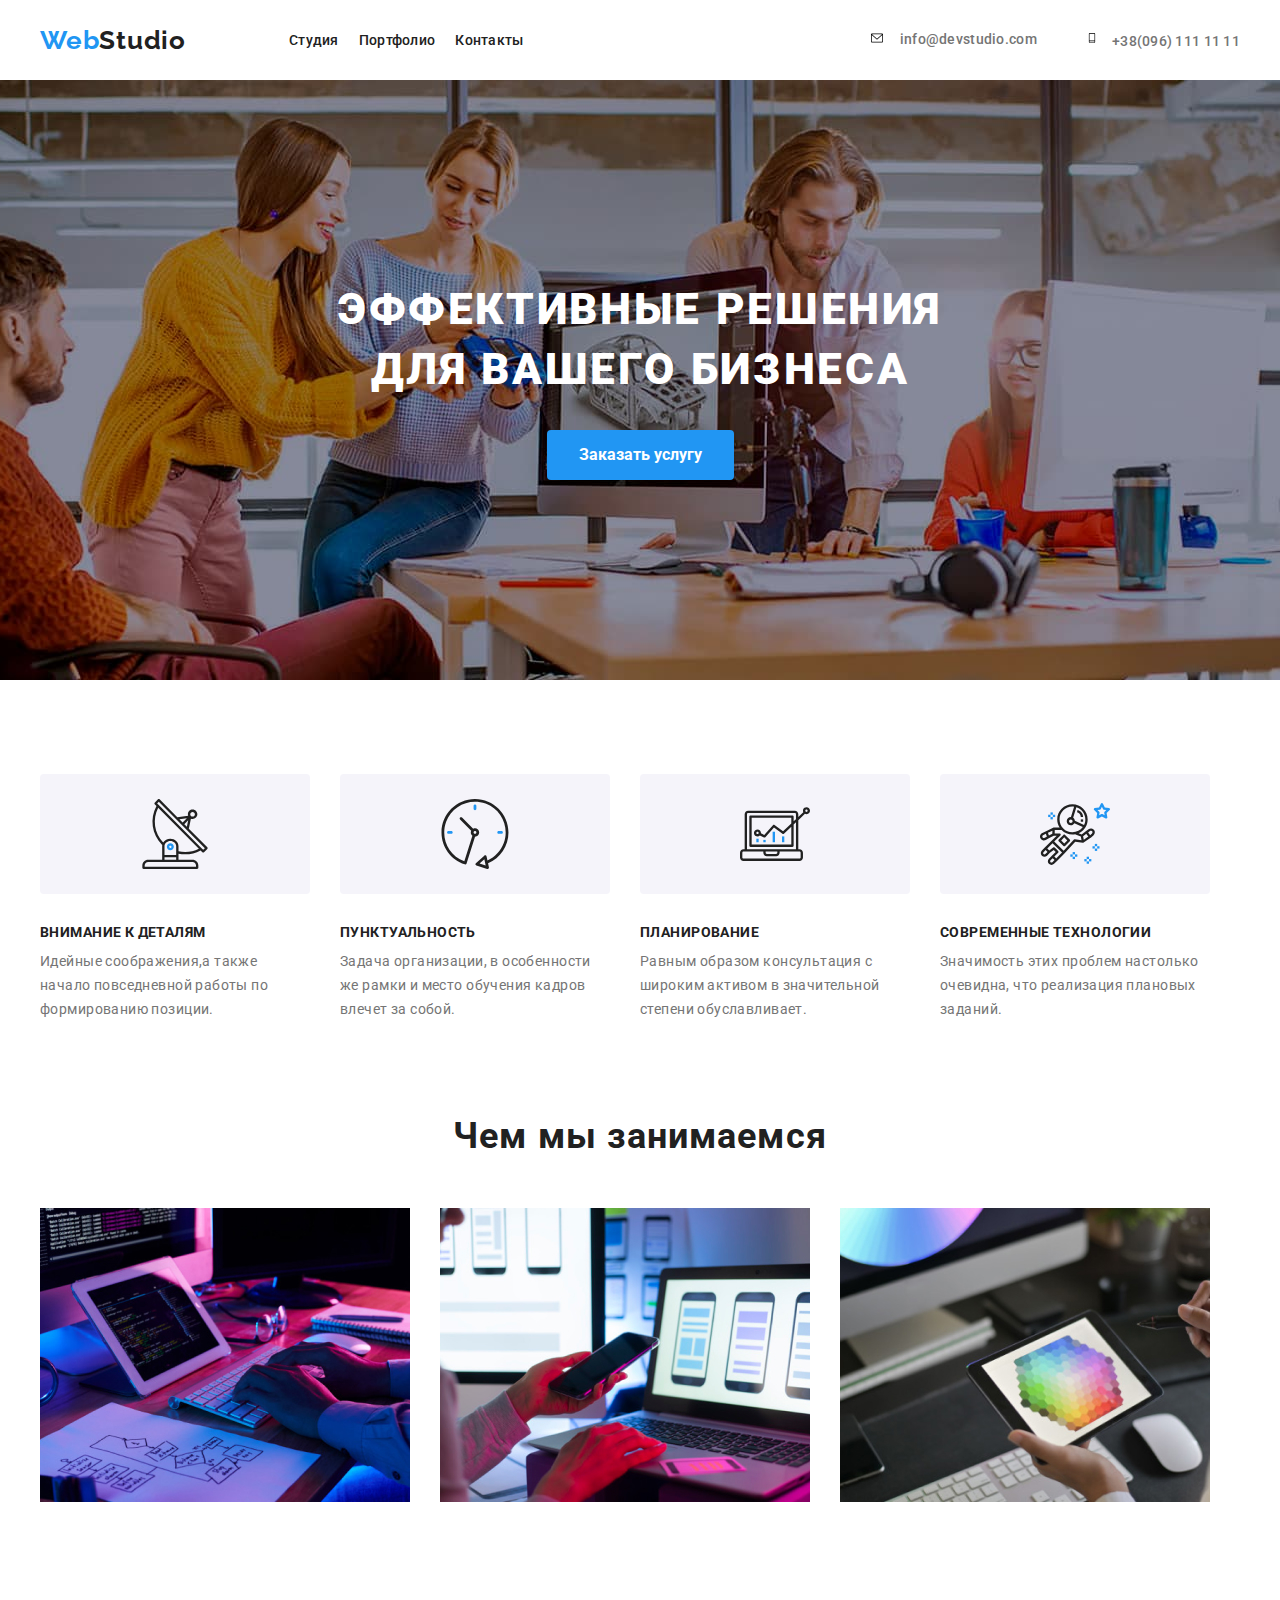
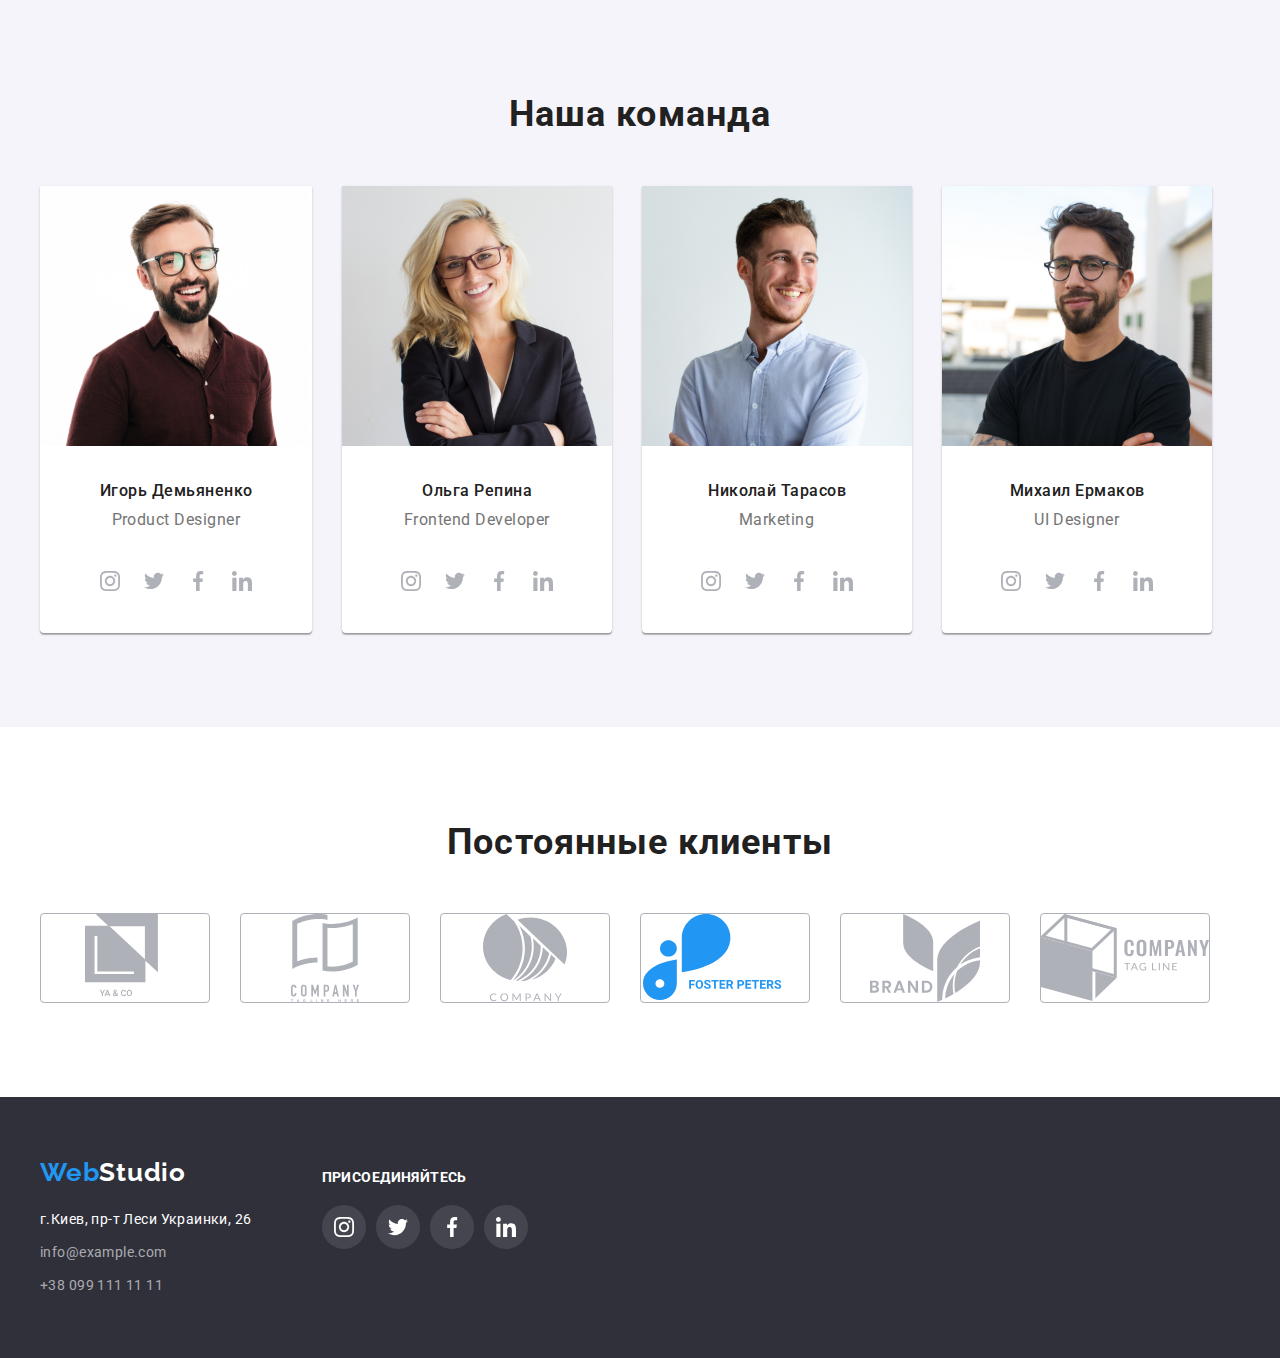
==== commit 4609193a: "contacts and social icons finished" ====
--- a/index.html
+++ b/index.html
@@ -4,25 +4,34 @@
     <meta charset="UTF-8" />
     <meta name="viewport" content="width=device-width, initial-scale=1.0" />
     <title>Goit-hw-04</title>
-    <link rel="preconnect" href="https://fonts.gstatic.com">
-    <link href="https://fonts.googleapis.com/css2?family=Raleway:wght@700&display=swap" rel="stylesheet">
-    <link href="https://fonts.googleapis.com/css2?family=Roboto:wght@500;700;900&display=swap" rel="stylesheet">
-    <link rel="stylesheet" href="https://cdnjs.cloudflare.com/ajax/libs/modern-normalize/1.0.0/modern-normalize.min.css"/> 
+    <link rel="preconnect" href="https://fonts.gstatic.com" />
+    <link
+      href="https://fonts.googleapis.com/css2?family=Raleway:wght@700&display=swap"
+      rel="stylesheet"
+    />
+    <link
+      href="https://fonts.googleapis.com/css2?family=Roboto:wght@500;700;900&display=swap"
+      rel="stylesheet"
+    />
+    <link
+      rel="stylesheet"
+      href="https://cdnjs.cloudflare.com/ajax/libs/modern-normalize/1.0.0/modern-normalize.min.css"
+    />
     <link rel="stylesheet" href="./css/styles.css" />
   </head>
   <body>
     <header class="page-header">
       <div class="container container-header">
-        <nav class="navigation"> 
-            <a href="/">
-            <span class="logo-blue">Web</span><span class="logo-black">Studio</span>
-            </a>
+        <nav class="navigation">
+          <a href="/">
+            <span class="logo-blue">Web</span
+            ><span class="logo-black">Studio</span>
+          </a>
           <ul class="menu-list">
             <li class="menu-item">
               <a href="#" class="link">Студия</a>
             </li>
             <li class="menu-item">
-
               <a href="./portfolio.html" class="link">Портфолио</a>
             </li>
             <li class="menu-item">
@@ -30,31 +39,33 @@
             </li>
           </ul>
         </nav>
-      <ul class="menu-contacts">
-        <li class="menu-contacts-item">
-          <div class="email-container">
-            <svg class="email-svg">
-              <use href="./images/icons/symbol-defs2.svg#icon-email"></use>
-            </svg>
-            <a href="info@devstudio.com">info@devstudio.com</a>
+        <ul class="menu-contacts">
+          <div class="contacts-svg-container">
+            <li class="menu-contacts-item">
+              <div class="email-container">
+                <svg class="email-svg">
+                  <use href="./images/icons/symbol-defs2.svg#icon-email"></use>
+                </svg>
+                <a href="mailto:info@devstudio.com">info@devstudio.com</a>
+              </div>
+            </li>
           </div>
-        </li>
-        <li class="menu-contacts-item">
-          <svg class="phone-svg">
-            <use href="./images/icons/symbol-defs2.svg#icon-phone"></use>
-          </svg>
-          <a href="+380961112222" target="_blank" rel="nooliener noreferrer"
-            >+38(096) 111 11 11</a>
-        </li>
-      </ul>
-    </div>
+          <div class="contacts-svg-container">
+            <li class="menu-contacts-item">
+              <svg class="phone-svg">
+                <use href="./images/icons/symbol-defs2.svg#icon-phone"></use>
+              </svg>
+              <a href="tel:+380961112222">+38(096) 111 11 11</a>
+            </li>
+          </div>
+        </ul>
+      </div>
     </header>
     <main>
       <section class="hero">
         <div class="hero-container container">
           <h1 class="hero-h1">Эффективные решения для вашего бизнеса</h1>
-          <button class="hero-button">Заказать услугу
-          </button>
+          <button class="hero-button">Заказать услугу</button>
         </div>
       </section>
       <section class="qualities">
@@ -96,13 +107,28 @@
           <h2 class="our-occupation-tittle">Чем мы занимаемся</h2>
           <ul class="our-occupation-list">
             <li class="our-occupation-list-item">
-              <img src="./images/portfolio1.jpg" alt="Портфолио" width="370" height="294"/>
+              <img
+                src="./images/portfolio1.jpg"
+                alt="Портфолио"
+                width="370"
+                height="294"
+              />
             </li>
             <li class="our-occupation-list-item">
-              <img src="./images/portfolio2.jpg" alt="Портфолио" width="370" height="294"/>
+              <img
+                src="./images/portfolio2.jpg"
+                alt="Портфолио"
+                width="370"
+                height="294"
+              />
             </li>
             <li class="our-occupation-list-item">
-              <img src="./images/portfolio3.jpg" alt="Портфолио" width="370" height="294"/>
+              <img
+                src="./images/portfolio3.jpg"
+                alt="Портфолио"
+                width="370"
+                height="294"
+              />
             </li>
           </ul>
         </div>
@@ -113,145 +139,226 @@
           <ul class="our-team-list">
             <li class="our-team-item">
               <img
-                src="./images/team1.jpg" alt="Фото Игорь Демьяненко" width="270" height="260"/>
+                src="./images/team1.jpg"
+                alt="Фото Игорь Демьяненко"
+                width="270"
+                height="260"
+              />
               <h3 class="our-team-list-title">Игорь Демьяненко</h3>
               <p class="our-team-text">Product Designer</p>
               <ul class="our-team-social-list">
-                <li class="our-team-social-item">
-                  <a href="" class="our-team-social-link">
-                    <svg class="instagram-icon">
-                      <use href="./images/icons/symbol-defs2.svg#icon-instagram"></use>
-                    </svg>
-                  </a>
-                </li>
-                <li class="our-team-social-item">
-                  <a href="" class="our-team-social-link">
-                    <svg class="instagram-icon">
-                      <use href="./images/icons/symbol-defs2.svg#icon-twitter"></use>
-                    </svg>
-                  </a>
-                </li>
-                <li class="our-team-social-item" >
-                  <a href="" class="our-team-social-link">
-                    <svg class="instagram-icon">
-                      <use href="./images/icons/symbol-defs2.svg#icon-facebook"></use>
-                    </svg>
-                  </a>
-                </li>
-                <li class="our-team-social-item">
-                  <a href="" class="our-team-social-link">
-                    <svg class="instagram-icon">
-                      <use href="./images/icons/symbol-defs2.svg#icon-linkedin"></use>
-                    </svg>
-                  </a>
-                </li>
+                <div class="our-team-social-container">
+                  <li class="our-team-social-item">
+                    <a href="" class="our-team-social-link">
+                      <svg class="instagram-icon">
+                        <use
+                          href="./images/icons/symbol-defs2.svg#icon-instagram"
+                        ></use>
+                      </svg>
+                    </a>
+                  </li>
+                </div>
+                <div class="our-team-social-container">
+                  <li class="our-team-social-item">
+                    <a href="" class="our-team-social-link">
+                      <svg class="instagram-icon">
+                        <use
+                          href="./images/icons/symbol-defs2.svg#icon-twitter"
+                        ></use>
+                      </svg>
+                    </a>
+                  </li>
+                </div>
+                <div class="our-team-social-container">
+                  <li class="our-team-social-item">
+                    <a href="" class="our-team-social-link">
+                      <svg class="instagram-icon">
+                        <use
+                          href="./images/icons/symbol-defs2.svg#icon-facebook"
+                        ></use>
+                      </svg>
+                    </a>
+                  </li>
+                </div>
+                <div class="our-team-social-container">
+                  <li class="our-team-social-item">
+                    <a href="" class="our-team-social-link">
+                      <svg class="instagram-icon">
+                        <use
+                          href="./images/icons/symbol-defs2.svg#icon-linkedin"
+                        ></use>
+                      </svg>
+                    </a>
+                  </li>
+                </div>
               </ul>
             </li>
             <li class="our-team-item">
-              <img src="./images/team2.jpg" alt="Фото Ольга Репина" width="270" height="260"/>
+              <img
+                src="./images/team2.jpg"
+                alt="Фото Ольга Репина"
+                width="270"
+                height="260"
+              />
               <h3 class="our-team-list-title">Ольга Репина</h3>
               <p class="our-team-text">Frontend Developer</p>
               <ul class="our-team-social-list">
-                <li class="our-team-social-item">
-                  <a href="" class="our-team-social-link">
-                    <svg class="instagram-icon">
-                      <use href="./images/icons/symbol-defs2.svg#icon-instagram"></use>
-                    </svg>
-                  </a>
-                </li>
-                <li class="our-team-social-item">
-                  <a href="" class="our-team-social-link">
-                    <svg class="instagram-icon">
-                      <use href="./images/icons/symbol-defs2.svg#icon-twitter"></use>
-                    </svg>
-                  </a>
-                </li>
-                <li class="our-team-social-item">
-                  <a href="" class="our-team-social-link">
-                    <svg class="instagram-icon">
-                      <use href="./images/icons/symbol-defs2.svg#icon-facebook"></use>
-                    </svg>
-                  </a>
-                </li>
-                <li class="our-team-social-item">
-                  <a href="" class="our-team-social-link">
-                    <svg class="instagram-icon">
-                      <use href="./images/icons/symbol-defs2.svg#icon-linkedin"></use>
-                    </svg>
-                  </a>
-                </li>
+                <div class="our-team-social-container">
+                  <li class="our-team-social-item">
+                    <a href="" class="our-team-social-link">
+                      <svg class="instagram-icon">
+                        <use
+                          href="./images/icons/symbol-defs2.svg#icon-instagram"
+                        ></use>
+                      </svg>
+                    </a>
+                  </li>
+                </div>
+                <div class="our-team-social-container">
+                  <li class="our-team-social-item">
+                    <a href="" class="our-team-social-link">
+                      <svg class="instagram-icon">
+                        <use
+                          href="./images/icons/symbol-defs2.svg#icon-twitter"
+                        ></use>
+                      </svg>
+                    </a>
+                  </li>
+                </div>
+                <div class="our-team-social-container">
+                  <li class="our-team-social-item">
+                    <a href="" class="our-team-social-link">
+                      <svg class="instagram-icon">
+                        <use
+                          href="./images/icons/symbol-defs2.svg#icon-facebook"
+                        ></use>
+                      </svg>
+                    </a>
+                  </li>
+                </div>
+                <div class="our-team-social-container">
+                  <li class="our-team-social-item">
+                    <a href="" class="our-team-social-link">
+                      <svg class="instagram-icon">
+                        <use
+                          href="./images/icons/symbol-defs2.svg#icon-linkedin"
+                        ></use>
+                      </svg>
+                    </a>
+                  </li>
+                </div>
               </ul>
             </li>
             <li class="our-team-item">
               <img
-                src="./images/team3.jpg" alt="Фото Николай Тарасов" width="270" height="260"/>
+                src="./images/team3.jpg"
+                alt="Фото Николай Тарасов"
+                width="270"
+                height="260"
+              />
               <h3 class="our-team-list-title">Николай Тарасов</h3>
               <p class="our-team-text">Marketing</p>
               <ul class="our-team-social-list">
-                <li class="our-team-social-item">
-                  <a href="" class="our-team-social-link"> 
-                    <svg class="instagram-icon">
-                      <use href="./images/icons/symbol-defs2.svg#icon-instagram"></use>
-                    </svg>
-                  </a>
-                </li>
-                <li class="our-team-social-item">
-                  <a href="" class="our-team-social-link">
-                    <svg class="instagram-icon">
-                      <use href="./images/icons/symbol-defs2.svg#icon-twitter"></use>
-                    </svg>
-                  </a>
-                </li>
-                <li class="our-team-social-item">
-                  <a href="" class="our-team-social-link">
-                    <svg class="instagram-icon">
-                      <use href="./images/icons/symbol-defs2.svg#icon-facebook"></use>
-                    </svg>
-                  </a>
-                </li>
-                <li class="our-team-social-item">
-                  <a href="" class="our-team-social-link">
-                    <svg class="instagram-icon">
-                      <use href="./images/icons/symbol-defs2.svg#icon-linkedin"></use>
-                    </svg>
-                  </a>
-                </li>
+                <div class="our-team-social-container">
+                  <li class="our-team-social-item">
+                    <a href="" class="our-team-social-link">
+                      <svg class="instagram-icon">
+                        <use
+                          href="./images/icons/symbol-defs2.svg#icon-instagram"
+                        ></use>
+                      </svg>
+                    </a>
+                  </li>
+                </div>
+                <div class="our-team-social-container">
+                  <li class="our-team-social-item">
+                    <a href="" class="our-team-social-link">
+                      <svg class="instagram-icon">
+                        <use
+                          href="./images/icons/symbol-defs2.svg#icon-twitter"
+                        ></use>
+                      </svg>
+                    </a>
+                  </li>
+                </div>
+                <div class="our-team-social-container">
+                  <li class="our-team-social-item">
+                    <a href="" class="our-team-social-link">
+                      <svg class="instagram-icon">
+                        <use
+                          href="./images/icons/symbol-defs2.svg#icon-facebook"
+                        ></use>
+                      </svg>
+                    </a>
+                  </li>
+                </div>
+                <div class="our-team-social-container">
+                  <li class="our-team-social-item">
+                    <a href="" class="our-team-social-link">
+                      <svg class="instagram-icon">
+                        <use
+                          href="./images/icons/symbol-defs2.svg#icon-linkedin"
+                        ></use>
+                      </svg>
+                    </a>
+                  </li>
+                </div>
               </ul>
             </li>
             <li class="our-team-item">
               <img
-                src="./images/team4.jpg" alt="Фото Михаил Ермаков" width="270" height="260"/>
+                src="./images/team4.jpg"
+                alt="Фото Михаил Ермаков"
+                width="270"
+                height="260"
+              />
               <h3 class="our-team-list-title">Михаил Ермаков</h3>
               <p class="our-team-text">UI Designer</p>
               <ul class="our-team-social-list">
-                <li class="our-team-social-item">
-                  <a href="" class="our-team-social-link">
-                    <svg class="instagram-icon">
-                      <use href="./images/icons/symbol-defs2.svg#icon-instagram"></use>
-                    </svg>
-                  </a>
-                </li>
-                <li class="our-team-social-item">
-                  <a href="" class="our-team-social-link">
-                    <svg class="instagram-icon">
-                      <use href="./images/icons/symbol-defs2.svg#icon-twitter"></use>
-                    </svg>
-                  </a>
-                </li>
-                <li class="our-team-social-item">
-                  <a href="" class="our-team-social-link">
-                    <svg class="instagram-icon">
-                      <use href="./images/icons/symbol-defs2.svg#icon-facebook"></use>
-                    </svg>
-                  </a>
-                </li>
-                <li class="our-team-social-item">
-                  <a href="" class="our-team-social-link">
-                    <svg class="instagram-icon">
-                      <use href="./images/icons/symbol-defs2.svg#icon-linkedin"></use>
-                    </svg>
-                  </a>
-                </li>
+                <div class="our-team-social-container">
+                  <li class="our-team-social-item">
+                    <a href="" class="our-team-social-link">
+                      <svg class="instagram-icon">
+                        <use
+                          href="./images/icons/symbol-defs2.svg#icon-instagram"
+                        ></use>
+                      </svg>
+                    </a>
+                  </li>
+                </div>
+                <div class="our-team-social-container">
+                  <li class="our-team-social-item">
+                    <a href="" class="our-team-social-link">
+                      <svg class="instagram-icon">
+                        <use
+                          href="./images/icons/symbol-defs2.svg#icon-twitter"
+                        ></use>
+                      </svg>
+                    </a>
+                  </li>
+                </div>
+                <div class="our-team-social-container">
+                  <li class="our-team-social-item">
+                    <a href="" class="our-team-social-link">
+                      <svg class="instagram-icon">
+                        <use
+                          href="./images/icons/symbol-defs2.svg#icon-facebook"
+                        ></use>
+                      </svg>
+                    </a>
+                  </li>
+                </div>
+                <div class="our-team-social-container">
+                  <li class="our-team-social-item">
+                    <a href="" class="our-team-social-link">
+                      <svg class="instagram-icon">
+                        <use
+                          href="./images/icons/symbol-defs2.svg#icon-linkedin"
+                        ></use>
+                      </svg>
+                    </a>
+                  </li>
+                </div>
               </ul>
             </li>
           </ul>
@@ -263,32 +370,32 @@
           <ul class="customers-list">
             <li class="customers-item">
               <div class="customers-svg-container">
-                <img src="./images/icons/customers-1.svg" alt="" >
-              </div>
-            </li>
-            <li class="customers-item">
-              <div class="customers-svg-container">
-                <img src="./images/icons/customers-2.svg" alt="" >
-              </div>
-            </li>
-            <li class="customers-item">
-              <div class="customers-svg-container">
-                <img src="./images/icons/customers-3.svg" alt="" >
-              </div>
-            </li>
-            <li class="customers-item">
-              <div class="customers-svg-container">
-                <img src="./images/icons/customers-4.svg" alt="" >
-              </div>
-            </li>
-            <li class="customers-item">
-              <div class="customers-svg-container">
-                <img src="./images/icons/customers-5.svg" alt="" >
-              </div>
-            </li>
-            <li class="customers-item">
-              <div class="customers-svg-container">
-                <img src="./images/icons/customers-6.svg" alt="" >
+                <img src="./images/icons/customers-1.svg" alt="" />
+              </div>
+            </li>
+            <li class="customers-item">
+              <div class="customers-svg-container">
+                <img src="./images/icons/customers-2.svg" alt="" />
+              </div>
+            </li>
+            <li class="customers-item">
+              <div class="customers-svg-container">
+                <img src="./images/icons/customers-3.svg" alt="" />
+              </div>
+            </li>
+            <li class="customers-item">
+              <div class="customers-svg-container">
+                <img src="./images/icons/customers-4.svg" alt="" />
+              </div>
+            </li>
+            <li class="customers-item">
+              <div class="customers-svg-container">
+                <img src="./images/icons/customers-5.svg" alt="" />
+              </div>
+            </li>
+            <li class="customers-item">
+              <div class="customers-svg-container">
+                <img src="./images/icons/customers-6.svg" alt="" />
               </div>
             </li>
           </ul>
@@ -300,42 +407,40 @@
         <div class="footer-contacts-container">
           <div class="footer-logo-container">
             <a href="/" id="adress" class="footer-logo-link">
-              <span class="logo-blue">Web</span><span class="logo-white">Studio</span></a>
+              <span class="logo-blue">Web</span
+              ><span class="logo-white">Studio</span></a
+            >
           </div>
           <ul class="footer-list">
             <li class="footer-item">
-              <address class="adress">
-                г.Киев, пр-т Леси Украинки, 26
-              </address>
+              <address class="adress">г.Киев, пр-т Леси Украинки, 26</address>
             </li>
             <li class="footer-item">
               <a href="mailto:louglescom@gmail.com" class="footer-link"
-              >info@example.com</a>
+                >info@example.com</a
+              >
             </li>
             <li class="footer-item">
               <a href="tel:+380935014329" class="footer-link"
-              >+38 099 111 11 11</a>
+                >+38 099 111 11 11</a
+              >
             </li>
           </ul>
         </div>
         <div class="footer-social-container">
-          <p class="footer-social-title"> Присоединяйтесь </p>
+          <p class="footer-social-title">Присоединяйтесь</p>
           <ul class="footer-social-list">
             <li class="footer-social-item footer-instagram">
-              <a href="">
-              </a>
+              <a href=""> </a>
             </li>
             <li class="footer-social-item footer-twitter">
-              <a href="">
-              </a>
+              <a href=""> </a>
             </li>
             <li class="footer-social-item footer-facebook">
-              <a href="">
-              </a>
+              <a href=""> </a>
             </li>
             <li class="footer-social-item footer-linked-in">
-              <a href="">
-              </a>
+              <a href=""> </a>
             </li>
           </ul>
         </div>
--- a/css/styles.css
+++ b/css/styles.css
@@ -1,4 +1,3 @@
-
 /*======================================Глобальные переменные======================================*/
 
 a {
@@ -10,12 +9,20 @@
   --text-p: #757575;
   --text-white: #ffffff;
   --text-blue: #2196f3;
-  --background-dark: #2F303A;
-  --background-grey: #F5F4FA;
-}
-
-h1,h2,h3,h4,
-h5,h6,body,ul,li,p {
+  --background-dark: #2f303a;
+  --background-grey: #f5f4fa;
+}
+
+h1,
+h2,
+h3,
+h4,
+h5,
+h6,
+body,
+ul,
+li,
+p {
   padding: 0;
   margin: 0;
   list-style: none;
@@ -39,7 +46,7 @@
 }
 
 .logo-blue {
-  font-family: 'Raleway';
+  font-family: "Raleway";
   font-style: normal;
   font-weight: 700;
   font-size: 26px;
@@ -48,7 +55,7 @@
   color: var(--text-blue);
 }
 .logo-black {
-  font-family: 'Raleway';
+  font-family: "Raleway";
   font-style: normal;
   font-weight: 700;
   font-size: 26px;
@@ -57,7 +64,7 @@
   color: var(--text-header);
 }
 .logo-white {
-  font-family: 'Raleway';
+  font-family: "Raleway";
   font-style: normal;
   font-weight: 700;
   font-size: 26px;
@@ -65,8 +72,6 @@
   letter-spacing: 0.03em;
   color: var(--text-white);
 }
-
-
 
 /*======================================Навигация======================================*/
 .menu-list {
@@ -82,25 +87,27 @@
   padding: 10px;
   text-decoration: none;
 }
-
 .menu-contacts-item:last-child {
   padding-left: 50px;
 }
 .email-svg {
   width: 16px;
   height: 12px;
+  margin-right: 10px;
 }
 .phone-svg {
-  width: 16px;
-  height: 12px;
-}
-.email-container:hover
-.email-container:focus {
+  width: 10px;
+  height: 16px;
+  margin-right: 10px;
+}
+.contacts-svg-container:hover a {
   color: var(--text-blue);
+}
+.contacts-svg-container:hover svg {
   fill: var(--text-blue);
 }
 .menu-list a {
-  font-family: 'Roboto';
+  font-family: "Roboto";
   font-style: normal;
   font-weight: 500;
   font-size: 14px;
@@ -108,12 +115,8 @@
   letter-spacing: 0.02em;
 }
 
-.menu-list a:hover, 
-.menu-list a:focus {
-  /* color: var(--text-blue); */
-}
 .menu-contacts a {
-  font-family: 'Roboto';
+  font-family: "Roboto";
   font-style: normal;
   font-weight: 500;
   font-size: 14px;
@@ -127,21 +130,21 @@
 
 .menu-contacts a:hover,
 .menu-contacts a:focus {
-  color: var(--text-blue);
+  /* color: var(--text-blue); */
 }
 
 /*======================================HERO section======================================*/
 
 .hero {
-  background-image: url('../images/background/hero.jpg');
+  background-image: url("../images/background/hero.jpg");
   background-repeat: no-repeat;
   background-position: center;
-  background-color: #2F303A;
+  background-color: #2f303a;
   padding-bottom: 200px;
   padding-top: 200px;
 }
 .hero-h1 {
-  font-family: 'Roboto';
+  font-family: "Roboto";
   font-weight: 900;
   font-size: 44px;
   line-height: 1.363;
@@ -166,7 +169,6 @@
   display: block;
   margin: 0 auto;
   border: none;
-
 }
 
 /*======================================Качества======================================*/
@@ -187,16 +189,16 @@
   border-radius: 4px;
 }
 .icon-sattelite::before {
-  background-image: url('../images/icons/qualities-1.svg');
+  background-image: url("../images/icons/qualities-1.svg");
 }
 .icon-clock::before {
-  background-image: url('../images/icons/qualities-2.svg');
+  background-image: url("../images/icons/qualities-2.svg");
 }
 .icon-computer::before {
-  background-image: url('../images/icons/qualities-3.svg');
+  background-image: url("../images/icons/qualities-3.svg");
 }
 .icon-astronaut::before {
-  background-image: url('../images/icons/qualities-4.svg');
+  background-image: url("../images/icons/qualities-4.svg");
 }
 .qualities-item:not(:last-child) {
   margin-right: 30px;
@@ -206,7 +208,7 @@
   align-items: center;
 }
 .qualities-title {
-  font-family: 'Roboto';
+  font-family: "Roboto";
   font-style: normal;
   font-weight: bold;
   font-size: 14px;
@@ -217,7 +219,7 @@
   margin-bottom: 10px;
 }
 .qualities p {
-  font-family: 'Roboto';
+  font-family: "Roboto";
   font-style: normal;
   font-weight: normal;
   font-size: 14px;
@@ -236,7 +238,7 @@
   align-items: center;
 }
 .our-occupation-tittle {
-  font-family: 'Roboto';
+  font-family: "Roboto";
   font-style: normal;
   font-weight: bold;
   font-size: 36px;
@@ -264,13 +266,14 @@
 .our-team-item:not(:last-child) {
   margin-right: 30px;
 }
-.our-team-item { 
+.our-team-item {
   background-color: var(--text-white);
-  box-shadow: 0px 1px 3px rgba(0, 0, 0, 0.12), 0px 1px 1px rgba(0, 0, 0, 0.14), 0px 2px 1px rgba(0, 0, 0, 0.2);
+  box-shadow: 0px 1px 3px rgba(0, 0, 0, 0.12), 0px 1px 1px rgba(0, 0, 0, 0.14),
+    0px 2px 1px rgba(0, 0, 0, 0.2);
   border-radius: 0px 0px 4px 4px;
 }
 .our-team-title {
-  font-family: 'Roboto';
+  font-family: "Roboto";
   font-style: normal;
   font-weight: bold;
   font-size: 36px;
@@ -281,7 +284,7 @@
   margin-bottom: 50px;
 }
 .our-team-list-title {
-  font-family: 'Roboto';
+  font-family: "Roboto";
   font-style: normal;
   font-weight: 500;
   font-size: 16px;
@@ -292,7 +295,7 @@
   margin: 30px 59px 10px 60px;
 }
 .our-team-text {
-  font-family: 'Roboto';
+  font-family: "Roboto";
   font-style: normal;
   font-weight: normal;
   font-size: 16px;
@@ -314,8 +317,11 @@
   border-radius: 50%;
   cursor: pointer;
 }
-.our-team-social-item:hover {
+.our-team-social-container:hover li {
   background-color: var(--text-blue);
+}
+.our-team-social-container:hover svg {
+  fill: white;
 }
 .our-team-social-item:not(:last-child) {
   margin-right: 10px;
@@ -330,34 +336,22 @@
 .instagram-icon {
   width: 20px;
   height: 20px;
-  fill: #AFB1B8;
-}
-.instagram-icon:hover {
-  fill: white;
+  fill: #afb1b8;
 }
 .twitter-icon {
   width: 20px;
   height: 20px;
-  fill: #AFB1B8;
-}
-.twitter-icon:hover {
-  fill: white;
+  fill: #afb1b8;
 }
 .facebook-icon {
   width: 20px;
   height: 20px;
-  fill: #AFB1B8;
-}
-.facebokk-icon:hover {
-  fill: white;
+  fill: #afb1b8;
 }
 .linkedin-icon {
   width: 20px;
   height: 20px;
-  fill: #AFB1B8;
-}
-.linkedin-icon:hover {
-  fill: white;
+  fill: #afb1b8;
 }
 /* ======================================Постоянные клиенты====================================== */
 .customers {
@@ -380,7 +374,7 @@
   justify-content: center;
   width: 170px;
   height: 90px;
-  border: 1px solid #AFB1B8;
+  border: 1px solid #afb1b8;
   border-radius: 4px;
 }
 .customers-list {
@@ -388,7 +382,7 @@
   cursor: pointer;
 }
 .customers-svg-container:hover {
-  border: 1px solid #2196F3;
+  border: 1px solid #2196f3;
   box-sizing: border-box;
   border-radius: 4px;
 }
@@ -408,7 +402,7 @@
   margin-bottom: 20px;
 }
 .footer address {
-  font-family: 'Roboto';
+  font-family: "Roboto";
   font-style: normal;
   font-weight: normal;
   font-size: 14px;
@@ -419,8 +413,8 @@
 .footer-item:not(:last-child) {
   margin-bottom: 9px;
 }
-.footer-link { 
-  font-family: 'Roboto';
+.footer-link {
+  font-family: "Roboto";
   font-style: normal;
   font-weight: normal;
   font-size: 14px;
@@ -440,7 +434,7 @@
   margin-right: 10px;
 }
 .footer-social-item:hover {
-  background-color: #2196F3;
+  background-color: #2196f3;
 }
 .footer-social-title {
   font-family: Roboto;
@@ -462,13 +456,13 @@
   cursor: pointer;
 }
 .footer-instagram {
-  background-image: url('../images/icons/footer-1.svg');
+  background-image: url("../images/icons/footer-1.svg");
 }
 .footer-twitter {
   background-image: url("../images/icons/footer-2.svg");
 }
 .footer-facebook {
-  background-image: url('../images/icons/footer-3.svg');
+  background-image: url("../images/icons/footer-3.svg");
 }
 .footer-linked-in {
   background-image: url("../images/icons/footer-4.svg");
@@ -481,7 +475,7 @@
   padding-bottom: 94px;
 }
 .page-portfolio {
-border: 1px solid #ECECEC;
+  border: 1px solid #ececec;
 }
 .portfolio-btn-list {
   display: flex;
@@ -518,13 +512,13 @@
 }
 .portfolio-img-item {
   width: 370px;
-  border: 1px solid #EEEEEE;
+  border: 1px solid #eeeeee;
   background-color: var(--text-white);
 }
-.portfolio-img-item:not(:nth-last-child(-n+3)){
+.portfolio-img-item:not(:nth-last-child(-n + 3)) {
   margin-bottom: 30px;
 }
-.portfolio-img-item:not(:nth-child(3n)){
+.portfolio-img-item:not(:nth-child(3n)) {
   margin-right: 30px;
 }
 .portfolio-img-container {
@@ -532,7 +526,7 @@
 }
 
 .portfolio-img-title {
-  font-family: 'Roboto';
+  font-family: "Roboto";
   font-weight: bold;
   font-size: 18px;
   line-height: 2;
@@ -541,11 +535,11 @@
   /* margin: 20px 24px 4px 24px; */
 }
 .portfolio-text {
-  font-family: 'Roboto';
+  font-family: "Roboto";
   font-size: 16px;
   line-height: 1.875;
   letter-spacing: 0.03em;
   color: var(--text-p);
   margin-top: 4px;
   /* margin: 4px 24px 20px 24px; */
-}+}
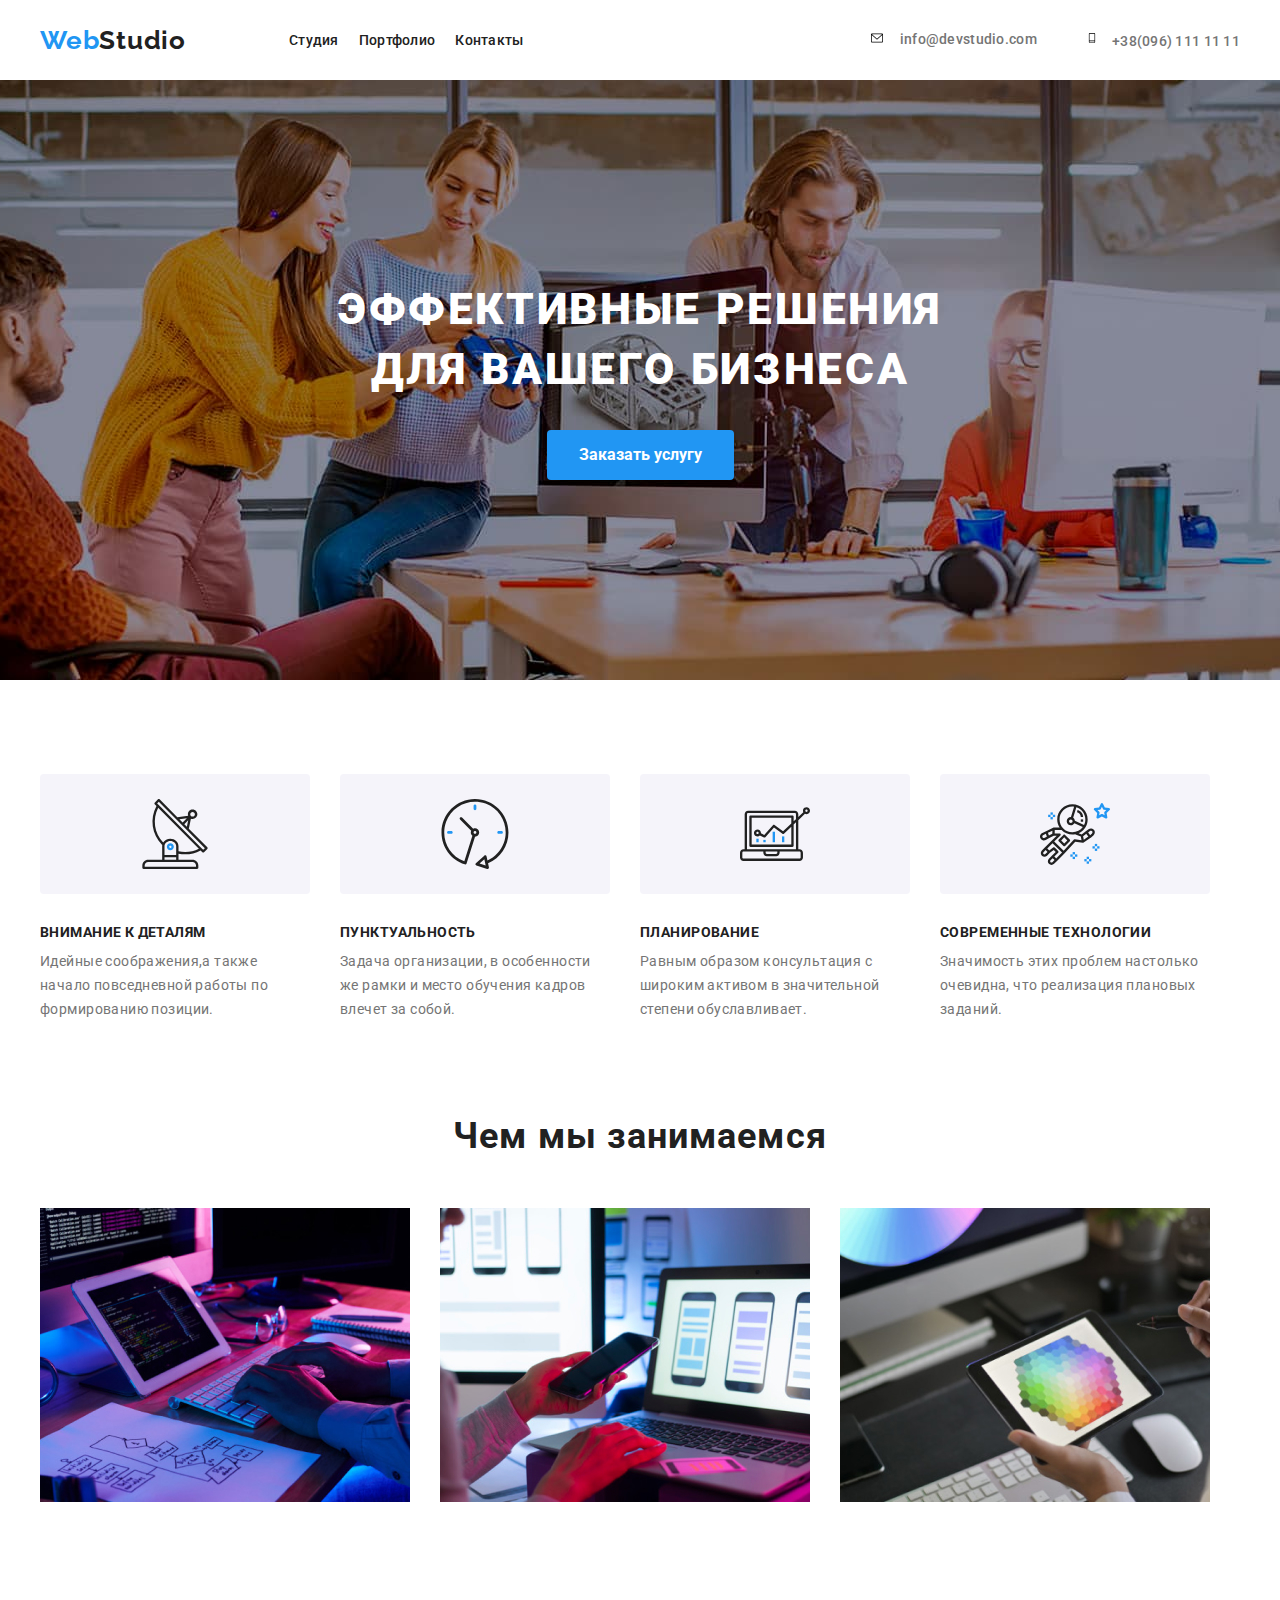
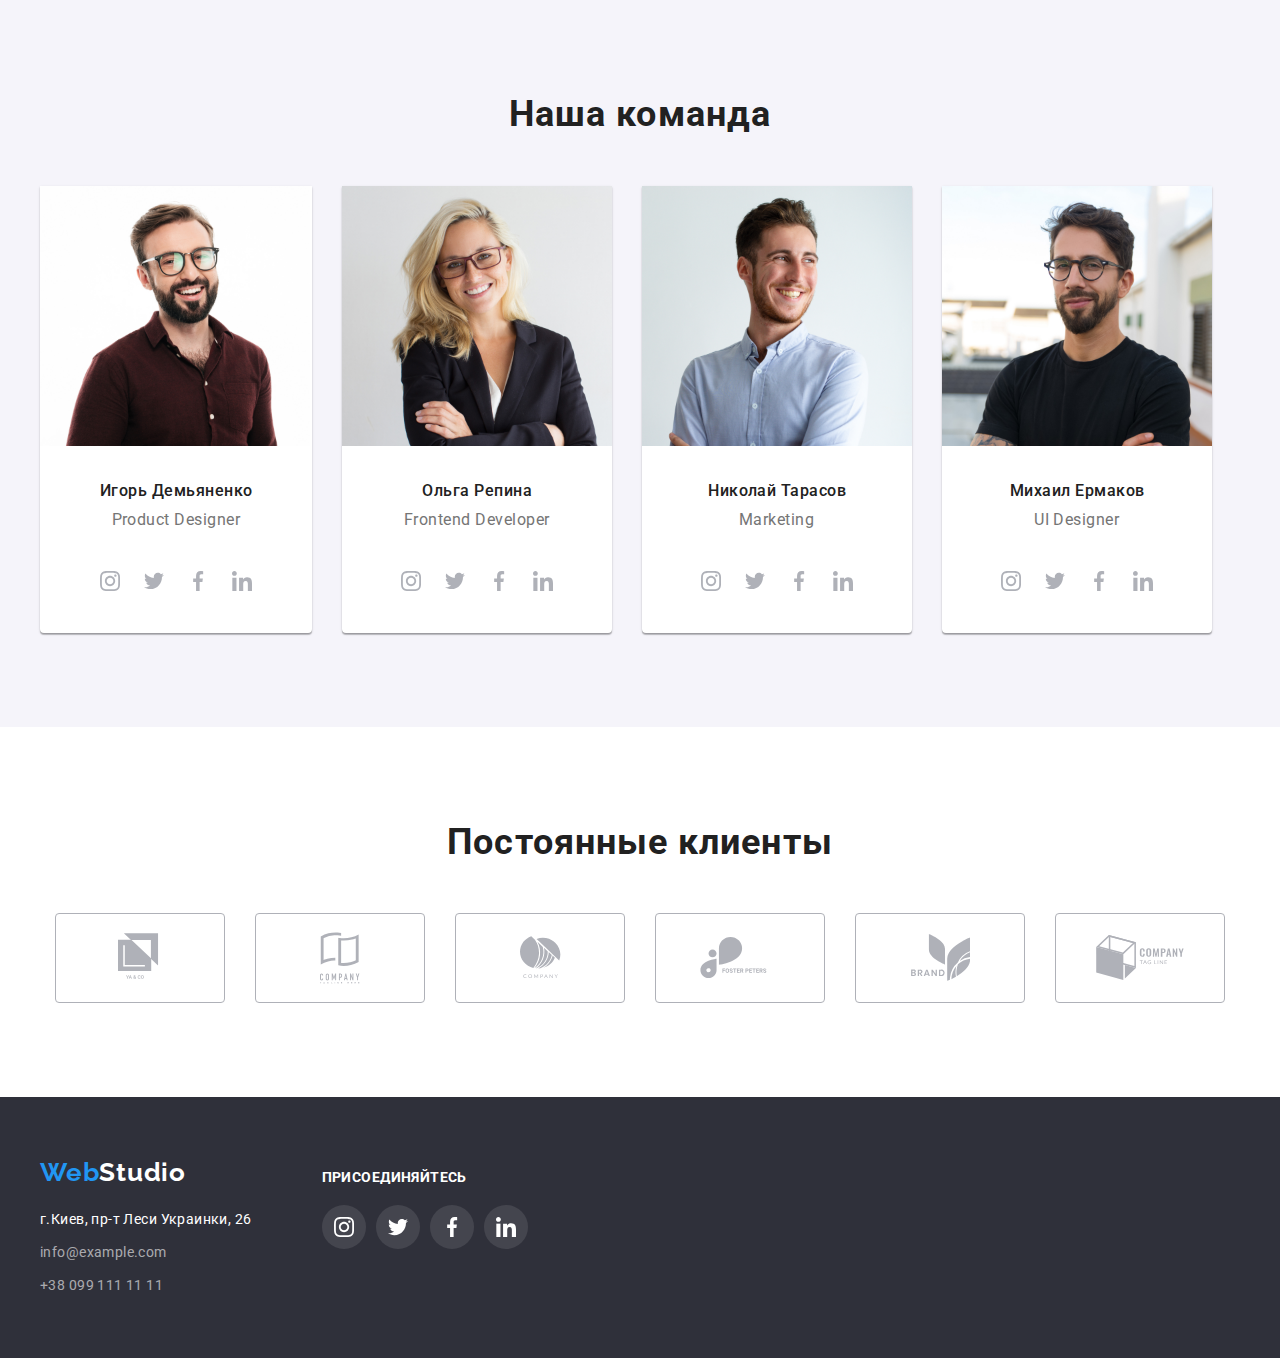
==== commit cbf48ab2: "finished hover icons, 1th push" ====
--- a/index.html
+++ b/index.html
@@ -23,19 +23,19 @@
     <header class="page-header">
       <div class="container container-header">
         <nav class="navigation">
-          <a href="/">
+          <a href="/" class="logo-link">
             <span class="logo-blue">Web</span
             ><span class="logo-black">Studio</span>
           </a>
           <ul class="menu-list">
             <li class="menu-item">
-              <a href="#" class="link">Студия</a>
+              <a href="#" class="nav-link">Студия</a>
             </li>
             <li class="menu-item">
-              <a href="./portfolio.html" class="link">Портфолио</a>
+              <a href="./portfolio.html" class="nav-link">Портфолио</a>
             </li>
             <li class="menu-item">
-              <a href="#adress" class="link">Контакты</a>
+              <a href="#adress" class="nav-link">Контакты</a>
             </li>
           </ul>
         </nav>
@@ -368,36 +368,72 @@
         <div class="container">
           <h2 class="customers-title">Постоянные клиенты</h2>
           <ul class="customers-list">
-            <li class="customers-item">
-              <div class="customers-svg-container">
-                <img src="./images/icons/customers-1.svg" alt="" />
-              </div>
-            </li>
-            <li class="customers-item">
-              <div class="customers-svg-container">
-                <img src="./images/icons/customers-2.svg" alt="" />
-              </div>
-            </li>
-            <li class="customers-item">
-              <div class="customers-svg-container">
-                <img src="./images/icons/customers-3.svg" alt="" />
-              </div>
-            </li>
-            <li class="customers-item">
-              <div class="customers-svg-container">
-                <img src="./images/icons/customers-4.svg" alt="" />
-              </div>
-            </li>
-            <li class="customers-item">
-              <div class="customers-svg-container">
-                <img src="./images/icons/customers-5.svg" alt="" />
-              </div>
-            </li>
-            <li class="customers-item">
-              <div class="customers-svg-container">
-                <img src="./images/icons/customers-6.svg" alt="" />
-              </div>
-            </li>
+            <div class="customers-item-container">
+              <li class="customers-item">
+                <a href="" class="customers-svg-link">
+                  <svg class="customers-svg-yaco">
+                    <use
+                      href="../images/icons/symbol-customers.svg#icon-customers-1"
+                    ></use>
+                  </svg>
+                </a>
+              </li>
+            </div>
+            <div class="customers-item-container">
+              <li class="customers-item">
+                <a href="" class="customers-svg-link">
+                  <svg class="customers-svg-tagline">
+                    <use
+                      href="../images/icons/symbol-customers.svg#icon-customers-2"
+                    ></use>
+                  </svg>
+                </a>
+              </li>
+            </div>
+            <div class="customers-item-container">
+              <li class="customers-item">
+                <a href="" class="customers-svg-link">
+                  <svg class="customers-svg-company">
+                    <use
+                      href="../images/icons/symbol-customers.svg#icon-customers-3"
+                    ></use>
+                  </svg>
+                </a>
+              </li>
+            </div>
+            <div class="customers-item-container">
+              <li class="customers-item">
+                <a href="" class="customers-svg-link">
+                  <svg class="customers-svg-foster">
+                    <use
+                      href="../images/icons/symbol-customers.svg#icon-customers-4"
+                    ></use>
+                  </svg>
+                </a>
+              </li>
+            </div>
+            <div class="customers-item-container">
+              <li class="customers-item">
+                <a href="" class="customers-svg-link">
+                  <svg class="customers-svg-brand">
+                    <use
+                      href="../images/icons/symbol-customers.svg#icon-customers-5"
+                    ></use>
+                  </svg>
+                </a>
+              </li>
+            </div>
+            <div class="customers-item-container">
+              <li class="customers-item">
+                <a href="" class="customers-svg-link">
+                  <svg class="customers-svg-companytagline">
+                    <use
+                      href="../images/icons/symbol-customers.svg#icon-customers-6"
+                    ></use>
+                  </svg>
+                </a>
+              </li>
+            </div>
           </ul>
         </div>
       </section>
--- a/css/styles.css
+++ b/css/styles.css
@@ -44,7 +44,6 @@
   display: flex;
   align-items: center;
 }
-
 .logo-blue {
   font-family: "Raleway";
   font-style: normal;
@@ -82,10 +81,19 @@
 .menu-list > .item:not(:last-child) {
   margin-right: 10px;
 }
-.menu-list .link {
+.logo-link:hover {
+  text-decoration: underline;
+  color: var(--text-blue);
+}
+.nav-link {
   display: block;
   padding: 10px;
   text-decoration: none;
+}
+.menu-list a:hover,
+.menu-list a:focus {
+  color: var(--text-blue);
+  text-decoration: underline;
 }
 .menu-contacts-item:last-child {
   padding-left: 50px;
@@ -102,6 +110,7 @@
 }
 .contacts-svg-container:hover a {
   color: var(--text-blue);
+  text-decoration: underline;
 }
 .contacts-svg-container:hover svg {
   fill: var(--text-blue);
@@ -126,11 +135,6 @@
 }
 .menu-contacts {
   display: flex;
-}
-
-.menu-contacts a:hover,
-.menu-contacts a:focus {
-  /* color: var(--text-blue); */
 }
 
 /*======================================HERO section======================================*/
@@ -369,25 +373,59 @@
   color: var(--text-header);
   margin-bottom: 50px;
 }
-.customers-svg-container {
-  display: flex;
+.customers-svg-link {
+  display: flex;
+  align-items: center;
   justify-content: center;
+  width: 100%;
+  height: 100%;
+  fill: #afb1b8;
+}
+.customers-list {
+  display: flex;
+  justify-content: center;
+}
+.customers-item {
   width: 170px;
   height: 90px;
+  cursor: pointer;
+  border-radius: 4px;
   border: 1px solid #afb1b8;
-  border-radius: 4px;
-}
-.customers-list {
-  display: flex;
-  cursor: pointer;
-}
-.customers-svg-container:hover {
+}
+.customers-item-container:hover li {
   border: 1px solid #2196f3;
   box-sizing: border-box;
   border-radius: 4px;
 }
-.customers-item:not(:last-child) {
+.customers-item-container:hover svg {
+  fill: var(--text-blue);
+}
+.customers-item-container:not(:last-child) {
   margin-right: 30px;
+}
+.customers-svg-yaco {
+  width: 44.27px;
+  height: 49.23px;
+}
+.customers-svg-tagline {
+  width: 40px;
+  height: 52px;
+}
+.customers-svg-company {
+  width: 41px;
+  height: 42.6px;
+}
+.customers-svg-foster {
+  width: 79.66px;
+  height: 42.02px;
+}
+.customers-svg-brand {
+  width: 59px;
+  height: 47px;
+}
+.customers-svg-companytagline {
+  width: 88.48px;
+  height: 45.44px;
 }
 /*======================================Футер======================================*/
 .footer-container {
@@ -401,6 +439,10 @@
 .footer-logo-container {
   margin-bottom: 20px;
 }
+.footer-logo-link:hover {
+  text-decoration: underline;
+  color: var(--text-blue);
+}
 .footer address {
   font-family: "Roboto";
   font-style: normal;
@@ -409,6 +451,10 @@
   line-height: 1.714;
   letter-spacing: 0.03em;
   color: var(--text-white);
+}
+.footer-item:hover {
+  text-decoration: underline;
+  color: var(--text-blue);
 }
 .footer-item:not(:last-child) {
   margin-bottom: 9px;
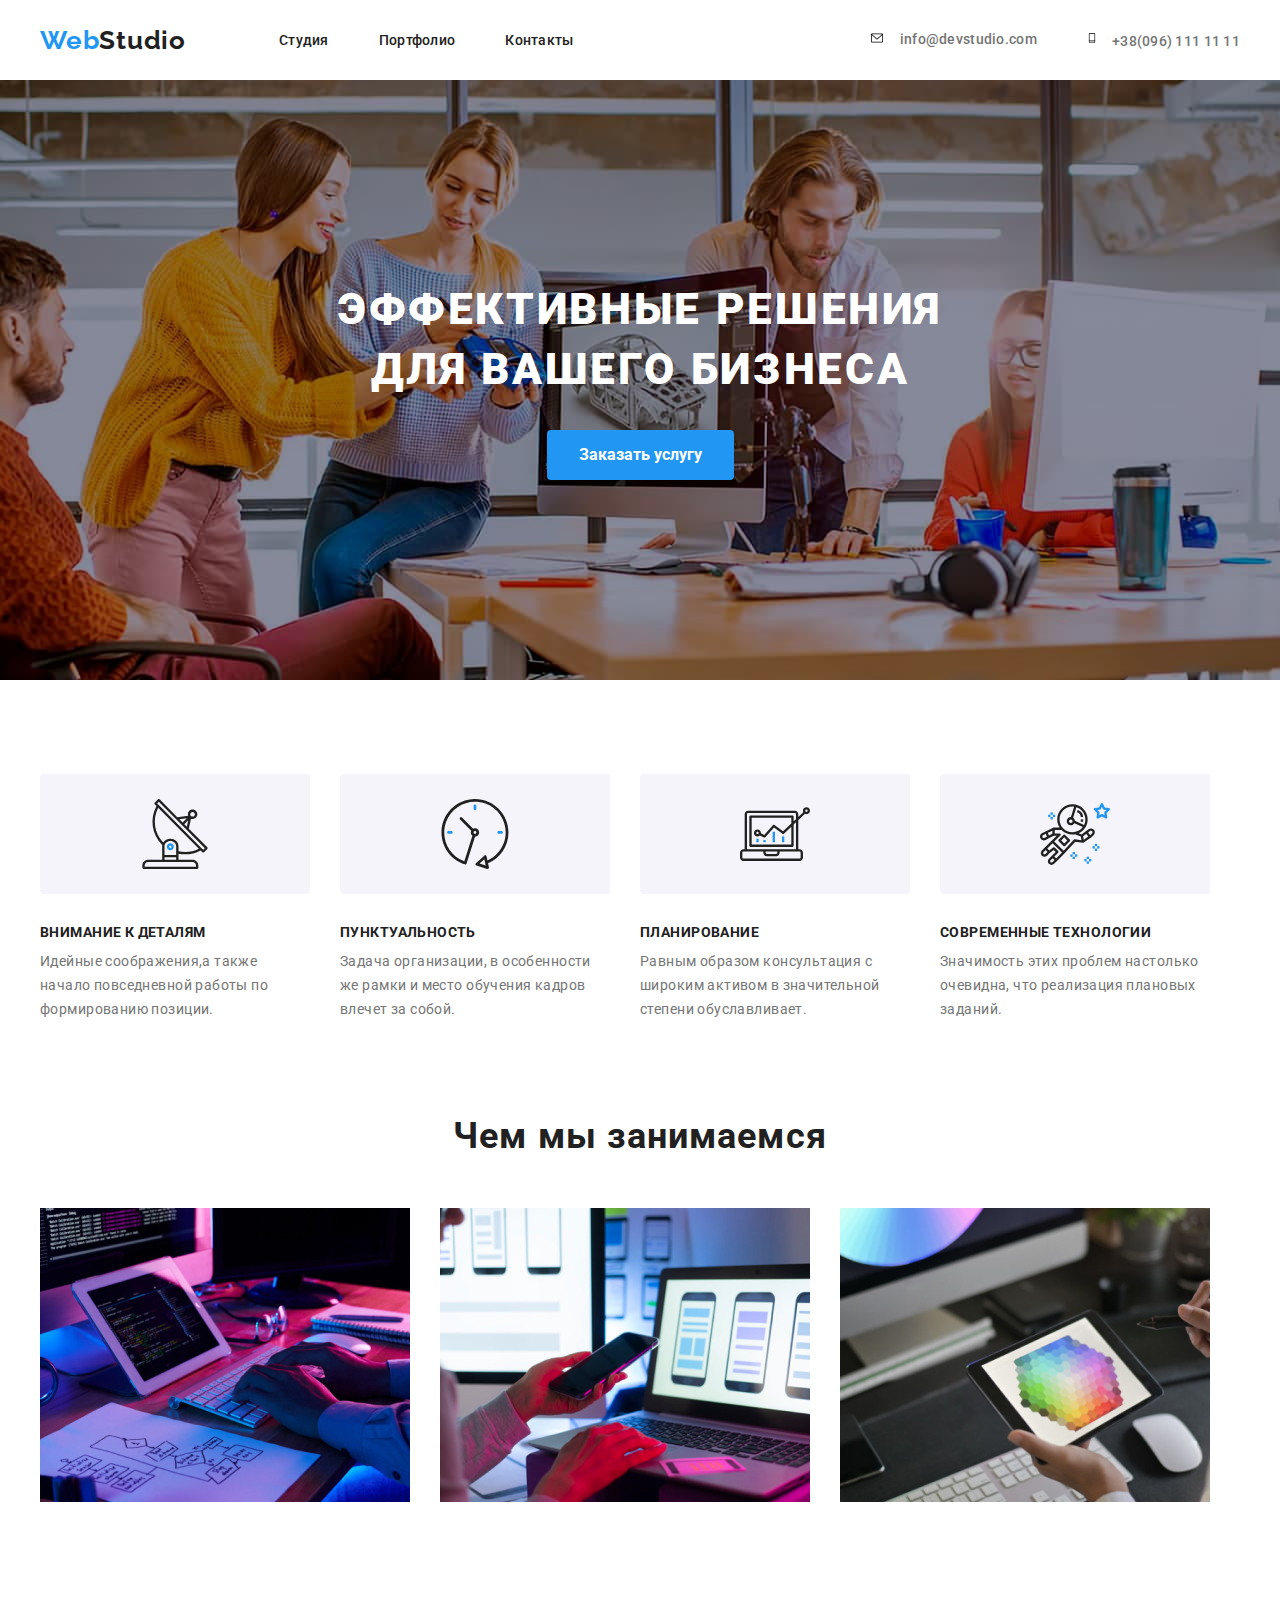
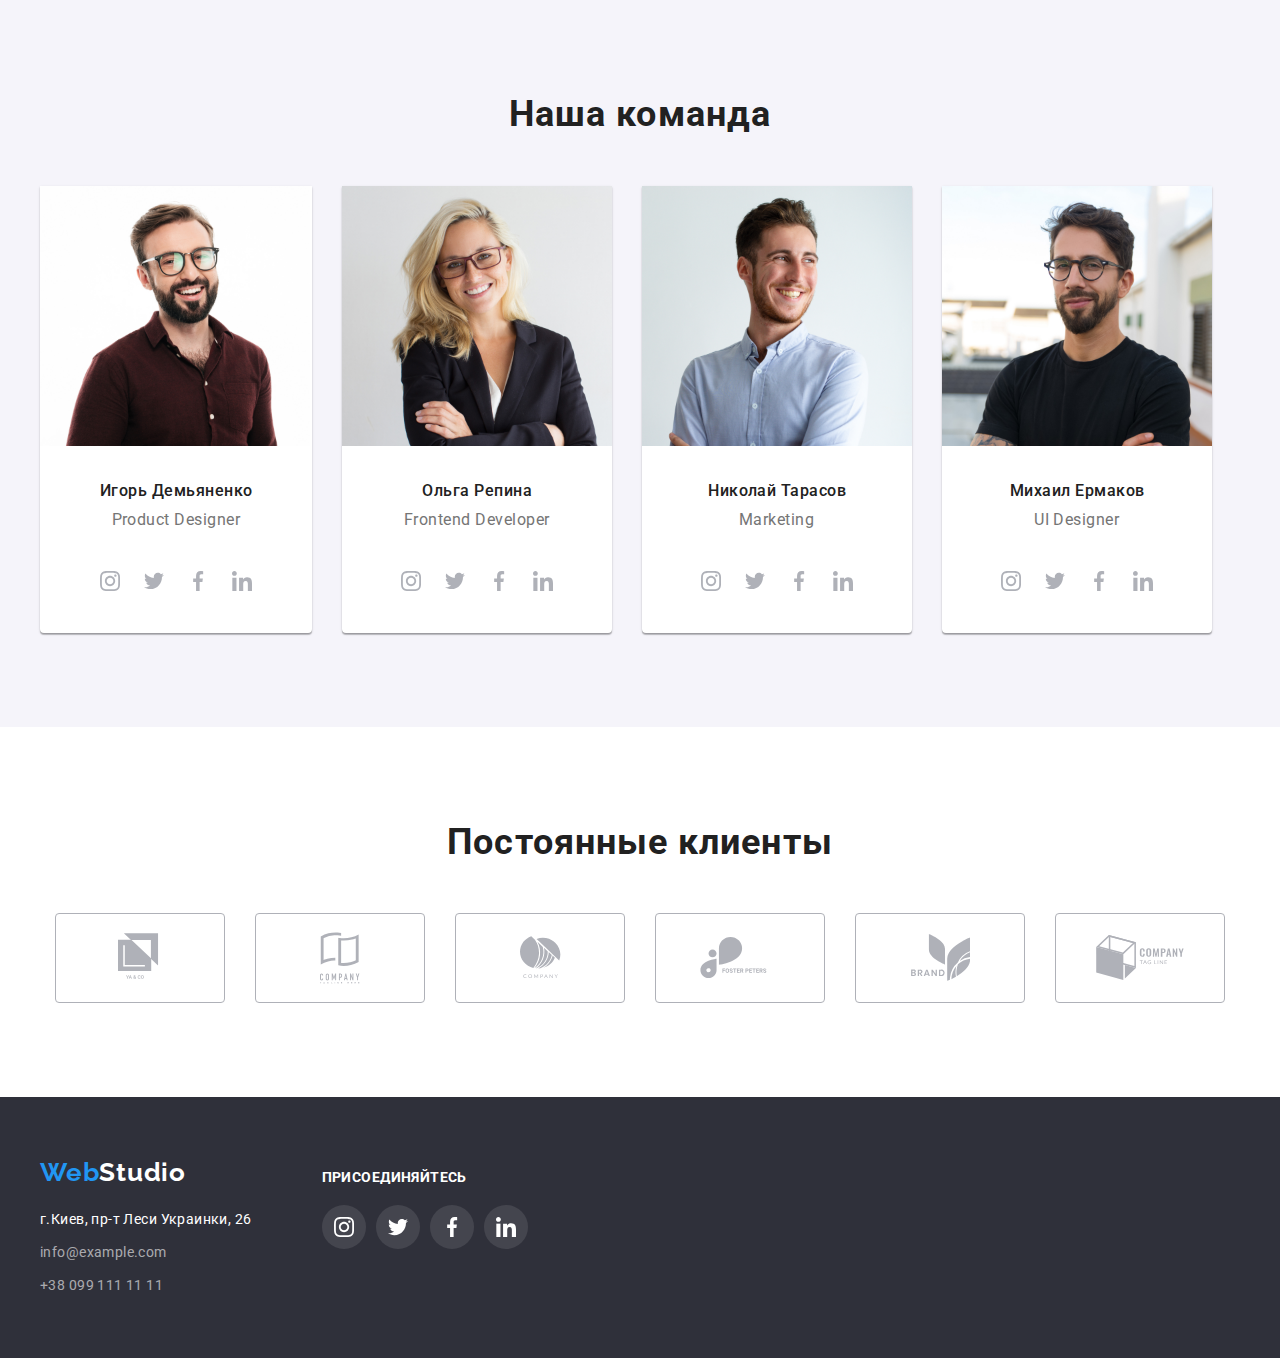
==== commit 577304ef: "change for normal display on github" ====
--- a/index.html
+++ b/index.html
@@ -46,7 +46,9 @@
                 <svg class="email-svg">
                   <use href="./images/icons/symbol-defs2.svg#icon-email"></use>
                 </svg>
-                <a href="mailto:info@devstudio.com">info@devstudio.com</a>
+                <a href="mailto:info@devstudio.com" class="email-link"
+                  >info@devstudio.com</a
+                >
               </div>
             </li>
           </div>
@@ -373,7 +375,7 @@
                 <a href="" class="customers-svg-link">
                   <svg class="customers-svg-yaco">
                     <use
-                      href="../images/icons/symbol-customers.svg#icon-customers-1"
+                      href="./images/icons/symbol-customers.svg#icon-customers-1"
                     ></use>
                   </svg>
                 </a>
@@ -384,7 +386,7 @@
                 <a href="" class="customers-svg-link">
                   <svg class="customers-svg-tagline">
                     <use
-                      href="../images/icons/symbol-customers.svg#icon-customers-2"
+                      href="./images/icons/symbol-customers.svg#icon-customers-2"
                     ></use>
                   </svg>
                 </a>
@@ -395,7 +397,7 @@
                 <a href="" class="customers-svg-link">
                   <svg class="customers-svg-company">
                     <use
-                      href="../images/icons/symbol-customers.svg#icon-customers-3"
+                      href="./images/icons/symbol-customers.svg#icon-customers-3"
                     ></use>
                   </svg>
                 </a>
@@ -406,7 +408,7 @@
                 <a href="" class="customers-svg-link">
                   <svg class="customers-svg-foster">
                     <use
-                      href="../images/icons/symbol-customers.svg#icon-customers-4"
+                      href="./images/icons/symbol-customers.svg#icon-customers-4"
                     ></use>
                   </svg>
                 </a>
@@ -417,7 +419,7 @@
                 <a href="" class="customers-svg-link">
                   <svg class="customers-svg-brand">
                     <use
-                      href="../images/icons/symbol-customers.svg#icon-customers-5"
+                      href="./images/icons/symbol-customers.svg#icon-customers-5"
                     ></use>
                   </svg>
                 </a>
@@ -428,7 +430,7 @@
                 <a href="" class="customers-svg-link">
                   <svg class="customers-svg-companytagline">
                     <use
-                      href="../images/icons/symbol-customers.svg#icon-customers-6"
+                      href="./images/icons/symbol-customers.svg#icon-customers-6"
                     ></use>
                   </svg>
                 </a>
--- a/css/styles.css
+++ b/css/styles.css
@@ -74,12 +74,11 @@
 
 /*======================================Навигация======================================*/
 .menu-list {
-  padding: 10px;
   margin-left: 83px;
   display: flex;
 }
-.menu-list > .item:not(:last-child) {
-  margin-right: 10px;
+.menu-list > .menu-item:not(:last-child) {
+  margin-right: 30px;
 }
 .logo-link:hover {
   text-decoration: underline;
@@ -95,8 +94,8 @@
   color: var(--text-blue);
   text-decoration: underline;
 }
-.menu-contacts-item:last-child {
-  padding-left: 50px;
+.email-link {
+  margin-right: 50px;
 }
 .email-svg {
   width: 16px;
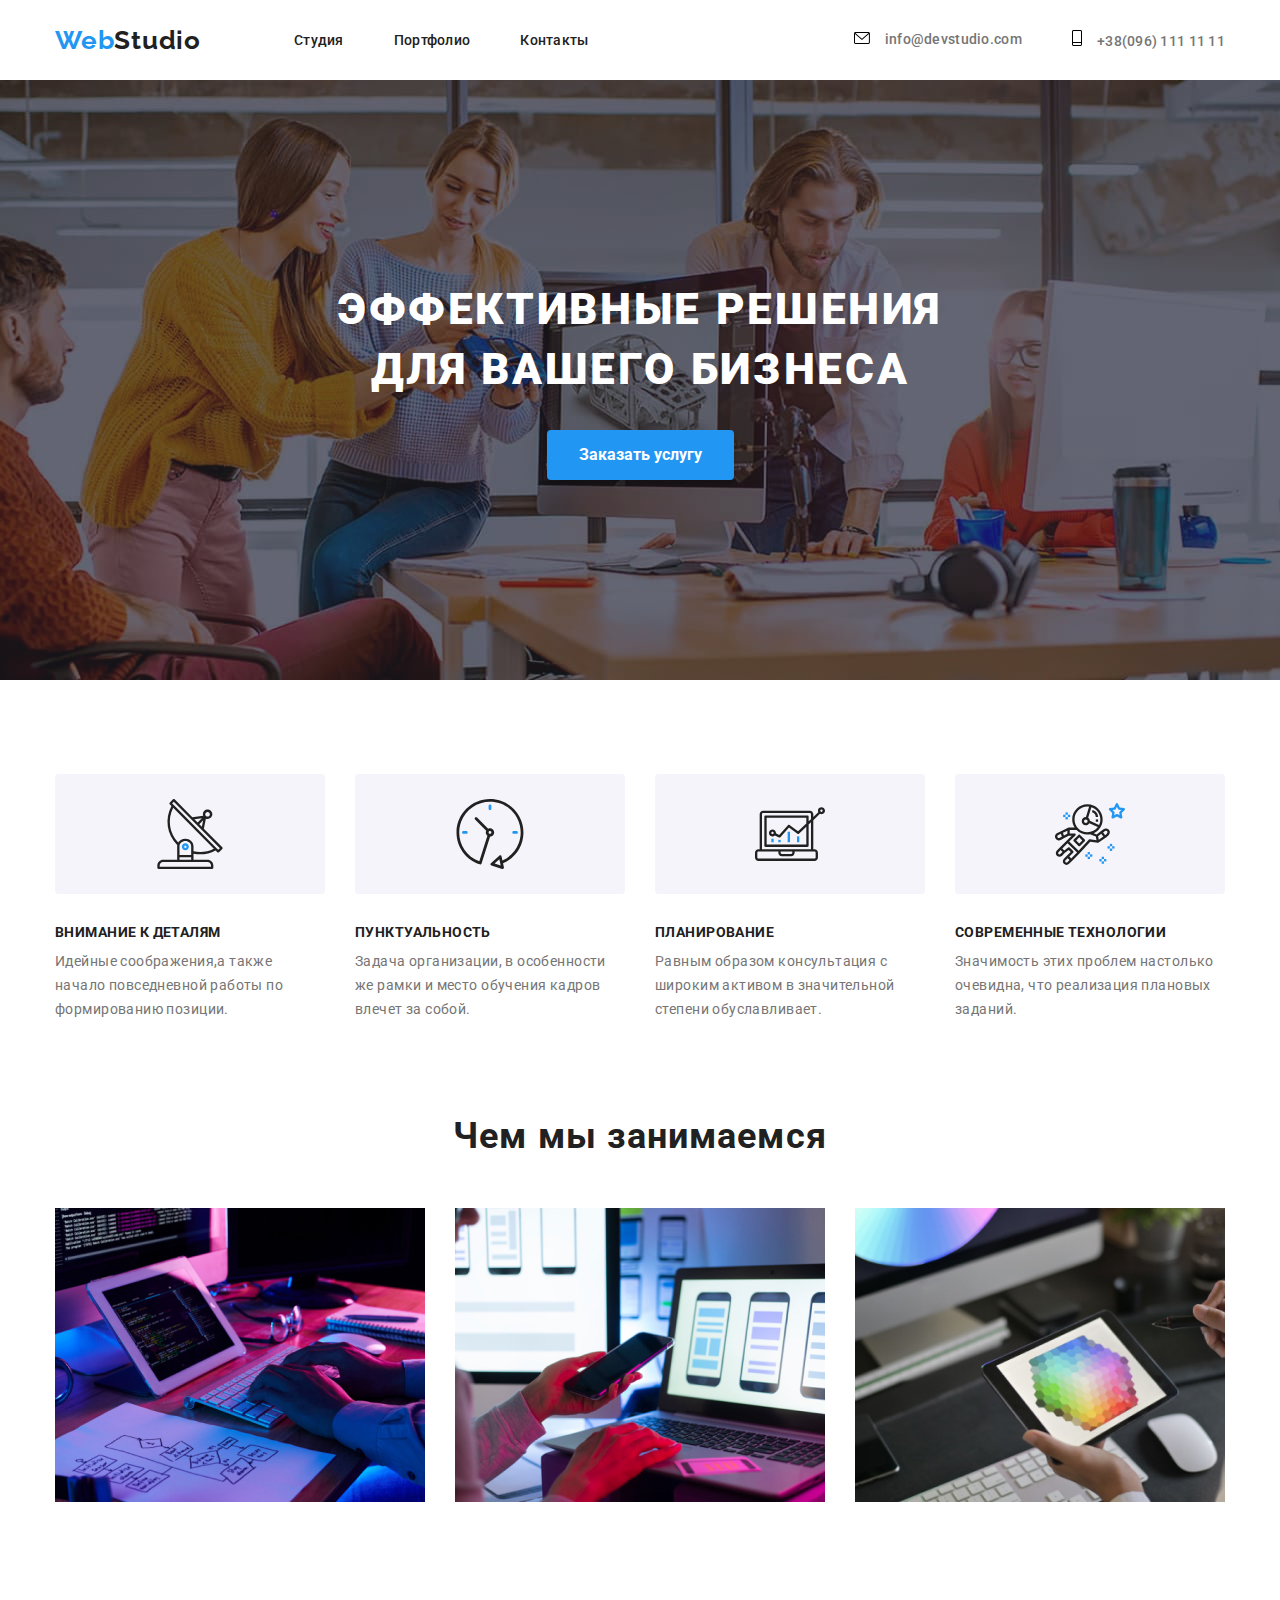
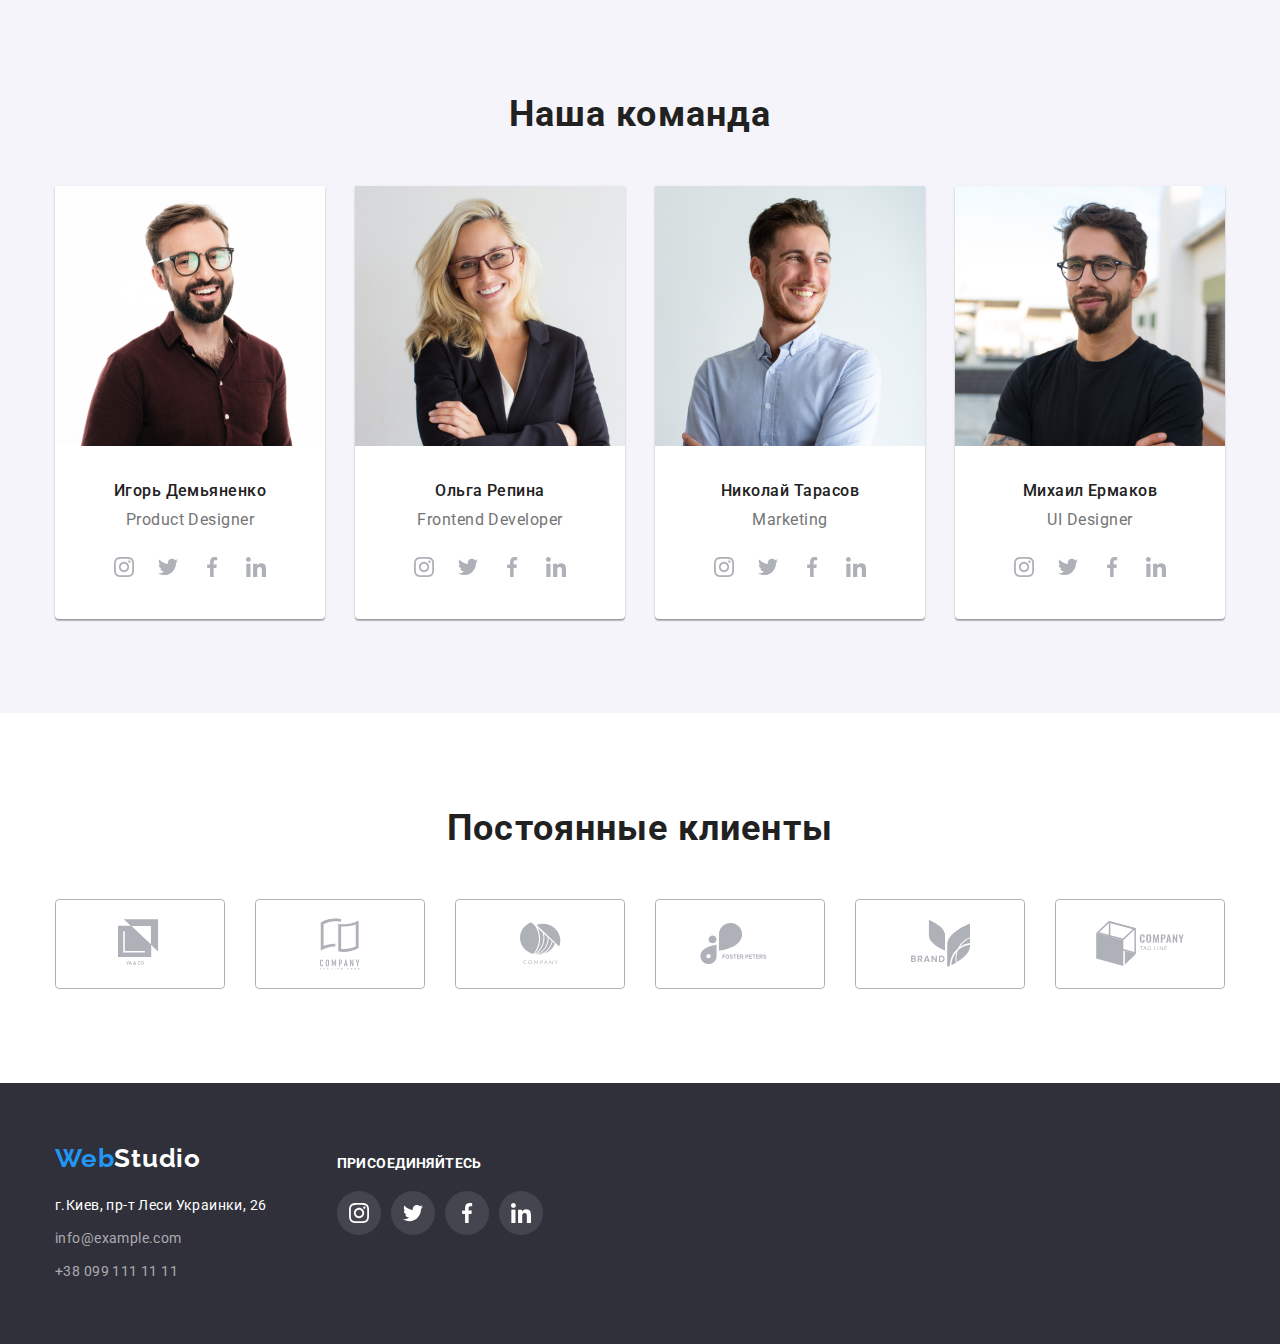
==== commit c8a1d7ad: "icon size changed, added liner-gradient" ====
--- a/index.html
+++ b/index.html
@@ -44,7 +44,7 @@
             <li class="menu-contacts-item">
               <div class="email-container">
                 <svg class="email-svg">
-                  <use href="./images/icons/symbol-defs2.svg#icon-email"></use>
+                  <use href="./images/icons/mi.svg#icon-message"></use>
                 </svg>
                 <a href="mailto:info@devstudio.com" class="email-link"
                   >info@devstudio.com</a
@@ -55,7 +55,7 @@
           <div class="contacts-svg-container">
             <li class="menu-contacts-item">
               <svg class="phone-svg">
-                <use href="./images/icons/symbol-defs2.svg#icon-phone"></use>
+                <use href="./images/icons/mi.svg#icon-iphone"></use>
               </svg>
               <a href="tel:+380961112222">+38(096) 111 11 11</a>
             </li>
@@ -146,54 +146,56 @@
                 width="270"
                 height="260"
               />
-              <h3 class="our-team-list-title">Игорь Демьяненко</h3>
-              <p class="our-team-text">Product Designer</p>
-              <ul class="our-team-social-list">
-                <div class="our-team-social-container">
-                  <li class="our-team-social-item">
-                    <a href="" class="our-team-social-link">
-                      <svg class="instagram-icon">
-                        <use
-                          href="./images/icons/symbol-defs2.svg#icon-instagram"
-                        ></use>
-                      </svg>
-                    </a>
-                  </li>
-                </div>
-                <div class="our-team-social-container">
-                  <li class="our-team-social-item">
-                    <a href="" class="our-team-social-link">
-                      <svg class="instagram-icon">
-                        <use
-                          href="./images/icons/symbol-defs2.svg#icon-twitter"
-                        ></use>
-                      </svg>
-                    </a>
-                  </li>
-                </div>
-                <div class="our-team-social-container">
-                  <li class="our-team-social-item">
-                    <a href="" class="our-team-social-link">
-                      <svg class="instagram-icon">
-                        <use
-                          href="./images/icons/symbol-defs2.svg#icon-facebook"
-                        ></use>
-                      </svg>
-                    </a>
-                  </li>
-                </div>
-                <div class="our-team-social-container">
-                  <li class="our-team-social-item">
-                    <a href="" class="our-team-social-link">
-                      <svg class="instagram-icon">
-                        <use
-                          href="./images/icons/symbol-defs2.svg#icon-linkedin"
-                        ></use>
-                      </svg>
-                    </a>
-                  </li>
-                </div>
-              </ul>
+              <div class="our-team-description-container">
+                <h3 class="our-team-list-title">Игорь Демьяненко</h3>
+                <p class="our-team-text">Product Designer</p>
+                <ul class="our-team-social-list">
+                  <div class="our-team-social-container">
+                    <li class="our-team-social-item">
+                      <a href="" class="our-team-social-link">
+                        <svg class="instagram-icon">
+                          <use
+                            href="./images/icons/symbol-defs2.svg#icon-instagram"
+                          ></use>
+                        </svg>
+                      </a>
+                    </li>
+                  </div>
+                  <div class="our-team-social-container">
+                    <li class="our-team-social-item">
+                      <a href="" class="our-team-social-link">
+                        <svg class="instagram-icon">
+                          <use
+                            href="./images/icons/symbol-defs2.svg#icon-twitter"
+                          ></use>
+                        </svg>
+                      </a>
+                    </li>
+                  </div>
+                  <div class="our-team-social-container">
+                    <li class="our-team-social-item">
+                      <a href="" class="our-team-social-link">
+                        <svg class="instagram-icon">
+                          <use
+                            href="./images/icons/symbol-defs2.svg#icon-facebook"
+                          ></use>
+                        </svg>
+                      </a>
+                    </li>
+                  </div>
+                  <div class="our-team-social-container">
+                    <li class="our-team-social-item">
+                      <a href="" class="our-team-social-link">
+                        <svg class="instagram-icon">
+                          <use
+                            href="./images/icons/symbol-defs2.svg#icon-linkedin"
+                          ></use>
+                        </svg>
+                      </a>
+                    </li>
+                  </div>
+                </ul>
+              </div>
             </li>
             <li class="our-team-item">
               <img
@@ -202,54 +204,56 @@
                 width="270"
                 height="260"
               />
-              <h3 class="our-team-list-title">Ольга Репина</h3>
-              <p class="our-team-text">Frontend Developer</p>
-              <ul class="our-team-social-list">
-                <div class="our-team-social-container">
-                  <li class="our-team-social-item">
-                    <a href="" class="our-team-social-link">
-                      <svg class="instagram-icon">
-                        <use
-                          href="./images/icons/symbol-defs2.svg#icon-instagram"
-                        ></use>
-                      </svg>
-                    </a>
-                  </li>
-                </div>
-                <div class="our-team-social-container">
-                  <li class="our-team-social-item">
-                    <a href="" class="our-team-social-link">
-                      <svg class="instagram-icon">
-                        <use
-                          href="./images/icons/symbol-defs2.svg#icon-twitter"
-                        ></use>
-                      </svg>
-                    </a>
-                  </li>
-                </div>
-                <div class="our-team-social-container">
-                  <li class="our-team-social-item">
-                    <a href="" class="our-team-social-link">
-                      <svg class="instagram-icon">
-                        <use
-                          href="./images/icons/symbol-defs2.svg#icon-facebook"
-                        ></use>
-                      </svg>
-                    </a>
-                  </li>
-                </div>
-                <div class="our-team-social-container">
-                  <li class="our-team-social-item">
-                    <a href="" class="our-team-social-link">
-                      <svg class="instagram-icon">
-                        <use
-                          href="./images/icons/symbol-defs2.svg#icon-linkedin"
-                        ></use>
-                      </svg>
-                    </a>
-                  </li>
-                </div>
-              </ul>
+              <div class="our-team-description-container">
+                <h3 class="our-team-list-title">Ольга Репина</h3>
+                <p class="our-team-text">Frontend Developer</p>
+                <ul class="our-team-social-list">
+                  <div class="our-team-social-container">
+                    <li class="our-team-social-item">
+                      <a href="" class="our-team-social-link">
+                        <svg class="instagram-icon">
+                          <use
+                            href="./images/icons/symbol-defs2.svg#icon-instagram"
+                          ></use>
+                        </svg>
+                      </a>
+                    </li>
+                  </div>
+                  <div class="our-team-social-container">
+                    <li class="our-team-social-item">
+                      <a href="" class="our-team-social-link">
+                        <svg class="instagram-icon">
+                          <use
+                            href="./images/icons/symbol-defs2.svg#icon-twitter"
+                          ></use>
+                        </svg>
+                      </a>
+                    </li>
+                  </div>
+                  <div class="our-team-social-container">
+                    <li class="our-team-social-item">
+                      <a href="" class="our-team-social-link">
+                        <svg class="instagram-icon">
+                          <use
+                            href="./images/icons/symbol-defs2.svg#icon-facebook"
+                          ></use>
+                        </svg>
+                      </a>
+                    </li>
+                  </div>
+                  <div class="our-team-social-container">
+                    <li class="our-team-social-item">
+                      <a href="" class="our-team-social-link">
+                        <svg class="instagram-icon">
+                          <use
+                            href="./images/icons/symbol-defs2.svg#icon-linkedin"
+                          ></use>
+                        </svg>
+                      </a>
+                    </li>
+                  </div>
+                </ul>
+              </div>
             </li>
             <li class="our-team-item">
               <img
@@ -258,54 +262,56 @@
                 width="270"
                 height="260"
               />
-              <h3 class="our-team-list-title">Николай Тарасов</h3>
-              <p class="our-team-text">Marketing</p>
-              <ul class="our-team-social-list">
-                <div class="our-team-social-container">
-                  <li class="our-team-social-item">
-                    <a href="" class="our-team-social-link">
-                      <svg class="instagram-icon">
-                        <use
-                          href="./images/icons/symbol-defs2.svg#icon-instagram"
-                        ></use>
-                      </svg>
-                    </a>
-                  </li>
-                </div>
-                <div class="our-team-social-container">
-                  <li class="our-team-social-item">
-                    <a href="" class="our-team-social-link">
-                      <svg class="instagram-icon">
-                        <use
-                          href="./images/icons/symbol-defs2.svg#icon-twitter"
-                        ></use>
-                      </svg>
-                    </a>
-                  </li>
-                </div>
-                <div class="our-team-social-container">
-                  <li class="our-team-social-item">
-                    <a href="" class="our-team-social-link">
-                      <svg class="instagram-icon">
-                        <use
-                          href="./images/icons/symbol-defs2.svg#icon-facebook"
-                        ></use>
-                      </svg>
-                    </a>
-                  </li>
-                </div>
-                <div class="our-team-social-container">
-                  <li class="our-team-social-item">
-                    <a href="" class="our-team-social-link">
-                      <svg class="instagram-icon">
-                        <use
-                          href="./images/icons/symbol-defs2.svg#icon-linkedin"
-                        ></use>
-                      </svg>
-                    </a>
-                  </li>
-                </div>
-              </ul>
+              <div class="our-team-description-container">
+                <h3 class="our-team-list-title">Николай Тарасов</h3>
+                <p class="our-team-text">Marketing</p>
+                <ul class="our-team-social-list">
+                  <div class="our-team-social-container">
+                    <li class="our-team-social-item">
+                      <a href="" class="our-team-social-link">
+                        <svg class="instagram-icon">
+                          <use
+                            href="./images/icons/symbol-defs2.svg#icon-instagram"
+                          ></use>
+                        </svg>
+                      </a>
+                    </li>
+                  </div>
+                  <div class="our-team-social-container">
+                    <li class="our-team-social-item">
+                      <a href="" class="our-team-social-link">
+                        <svg class="instagram-icon">
+                          <use
+                            href="./images/icons/symbol-defs2.svg#icon-twitter"
+                          ></use>
+                        </svg>
+                      </a>
+                    </li>
+                  </div>
+                  <div class="our-team-social-container">
+                    <li class="our-team-social-item">
+                      <a href="" class="our-team-social-link">
+                        <svg class="instagram-icon">
+                          <use
+                            href="./images/icons/symbol-defs2.svg#icon-facebook"
+                          ></use>
+                        </svg>
+                      </a>
+                    </li>
+                  </div>
+                  <div class="our-team-social-container">
+                    <li class="our-team-social-item">
+                      <a href="" class="our-team-social-link">
+                        <svg class="instagram-icon">
+                          <use
+                            href="./images/icons/symbol-defs2.svg#icon-linkedin"
+                          ></use>
+                        </svg>
+                      </a>
+                    </li>
+                  </div>
+                </ul>
+              </div>
             </li>
             <li class="our-team-item">
               <img
@@ -314,54 +320,56 @@
                 width="270"
                 height="260"
               />
-              <h3 class="our-team-list-title">Михаил Ермаков</h3>
-              <p class="our-team-text">UI Designer</p>
-              <ul class="our-team-social-list">
-                <div class="our-team-social-container">
-                  <li class="our-team-social-item">
-                    <a href="" class="our-team-social-link">
-                      <svg class="instagram-icon">
-                        <use
-                          href="./images/icons/symbol-defs2.svg#icon-instagram"
-                        ></use>
-                      </svg>
-                    </a>
-                  </li>
-                </div>
-                <div class="our-team-social-container">
-                  <li class="our-team-social-item">
-                    <a href="" class="our-team-social-link">
-                      <svg class="instagram-icon">
-                        <use
-                          href="./images/icons/symbol-defs2.svg#icon-twitter"
-                        ></use>
-                      </svg>
-                    </a>
-                  </li>
-                </div>
-                <div class="our-team-social-container">
-                  <li class="our-team-social-item">
-                    <a href="" class="our-team-social-link">
-                      <svg class="instagram-icon">
-                        <use
-                          href="./images/icons/symbol-defs2.svg#icon-facebook"
-                        ></use>
-                      </svg>
-                    </a>
-                  </li>
-                </div>
-                <div class="our-team-social-container">
-                  <li class="our-team-social-item">
-                    <a href="" class="our-team-social-link">
-                      <svg class="instagram-icon">
-                        <use
-                          href="./images/icons/symbol-defs2.svg#icon-linkedin"
-                        ></use>
-                      </svg>
-                    </a>
-                  </li>
-                </div>
-              </ul>
+              <div class="our-team-description-container">
+                <h3 class="our-team-list-title">Михаил Ермаков</h3>
+                <p class="our-team-text">UI Designer</p>
+                <ul class="our-team-social-list">
+                  <div class="our-team-social-container">
+                    <li class="our-team-social-item">
+                      <a href="" class="our-team-social-link">
+                        <svg class="instagram-icon">
+                          <use
+                            href="./images/icons/symbol-defs2.svg#icon-instagram"
+                          ></use>
+                        </svg>
+                      </a>
+                    </li>
+                  </div>
+                  <div class="our-team-social-container">
+                    <li class="our-team-social-item">
+                      <a href="" class="our-team-social-link">
+                        <svg class="instagram-icon">
+                          <use
+                            href="./images/icons/symbol-defs2.svg#icon-twitter"
+                          ></use>
+                        </svg>
+                      </a>
+                    </li>
+                  </div>
+                  <div class="our-team-social-container">
+                    <li class="our-team-social-item">
+                      <a href="" class="our-team-social-link">
+                        <svg class="instagram-icon">
+                          <use
+                            href="./images/icons/symbol-defs2.svg#icon-facebook"
+                          ></use>
+                        </svg>
+                      </a>
+                    </li>
+                  </div>
+                  <div class="our-team-social-container">
+                    <li class="our-team-social-item">
+                      <a href="" class="our-team-social-link">
+                        <svg class="instagram-icon">
+                          <use
+                            href="./images/icons/symbol-defs2.svg#icon-linkedin"
+                          ></use>
+                        </svg>
+                      </a>
+                    </li>
+                  </div>
+                </ul>
+              </div>
             </li>
           </ul>
         </div>
--- a/css/styles.css
+++ b/css/styles.css
@@ -32,6 +32,8 @@
 /*======================================Логотип======================================*/
 .container {
   width: 1200px;
+  padding-left: 15px;
+  padding-right: 15px;
   margin: 0 auto;
 }
 .container-header {
@@ -39,6 +41,9 @@
   align-items: center;
   justify-content: space-between;
   height: 80px;
+}
+.portfolio-header {
+  border-bottom: 1px solid #ececec;
 }
 .navigation {
   display: flex;
@@ -139,10 +144,15 @@
 /*======================================HERO section======================================*/
 
 .hero {
-  background-image: url("../images/background/hero.jpg");
+  background-image: linear-gradient(
+      rgba(47, 48, 58, 0.4),
+      rgba(47, 48, 58, 0.4)
+    ),
+    url("../images/background/hero.jpg");
+  background-size: cover;
   background-repeat: no-repeat;
   background-position: center;
-  background-color: #2f303a;
+  /* background-color: #2f303a; */
   padding-bottom: 200px;
   padding-top: 200px;
 }
@@ -264,7 +274,6 @@
 }
 .our-team-list {
   display: flex;
-  align-items: center;
 }
 .our-team-item:not(:last-child) {
   margin-right: 30px;
@@ -295,7 +304,7 @@
   text-align: center;
   letter-spacing: 0.03em;
   color: var(--text-header);
-  margin: 30px 59px 10px 60px;
+  /* margin: 30px 59px 10px 60px; */
 }
 .our-team-text {
   font-family: "Roboto";
@@ -306,13 +315,16 @@
   text-align: center;
   letter-spacing: 0.03em;
   color: var(--text-p);
-  margin-bottom: 30px;
+  margin-bottom: 16px;
+  margin-top: 10px;
 }
 .our-team-social-list {
   display: flex;
   justify-content: center;
-  margin-bottom: 30px;
-  margin-top: 16px;
+}
+.our-team-description-container {
+  padding-top: 30px;
+  padding-bottom: 30px;
 }
 .our-team-social-item {
   width: 44px;
@@ -560,6 +572,10 @@
   border: 1px solid #eeeeee;
   background-color: var(--text-white);
 }
+.portfolio-img-item:hover {
+  box-shadow: 0px 1px 1px rgba(0, 0, 0, 0.12), 0px 4px 4px rgba(0, 0, 0, 0.06),
+    1px 4px 6px rgba(0, 0, 0, 0.16);
+}
 .portfolio-img-item:not(:nth-last-child(-n + 3)) {
   margin-bottom: 30px;
 }
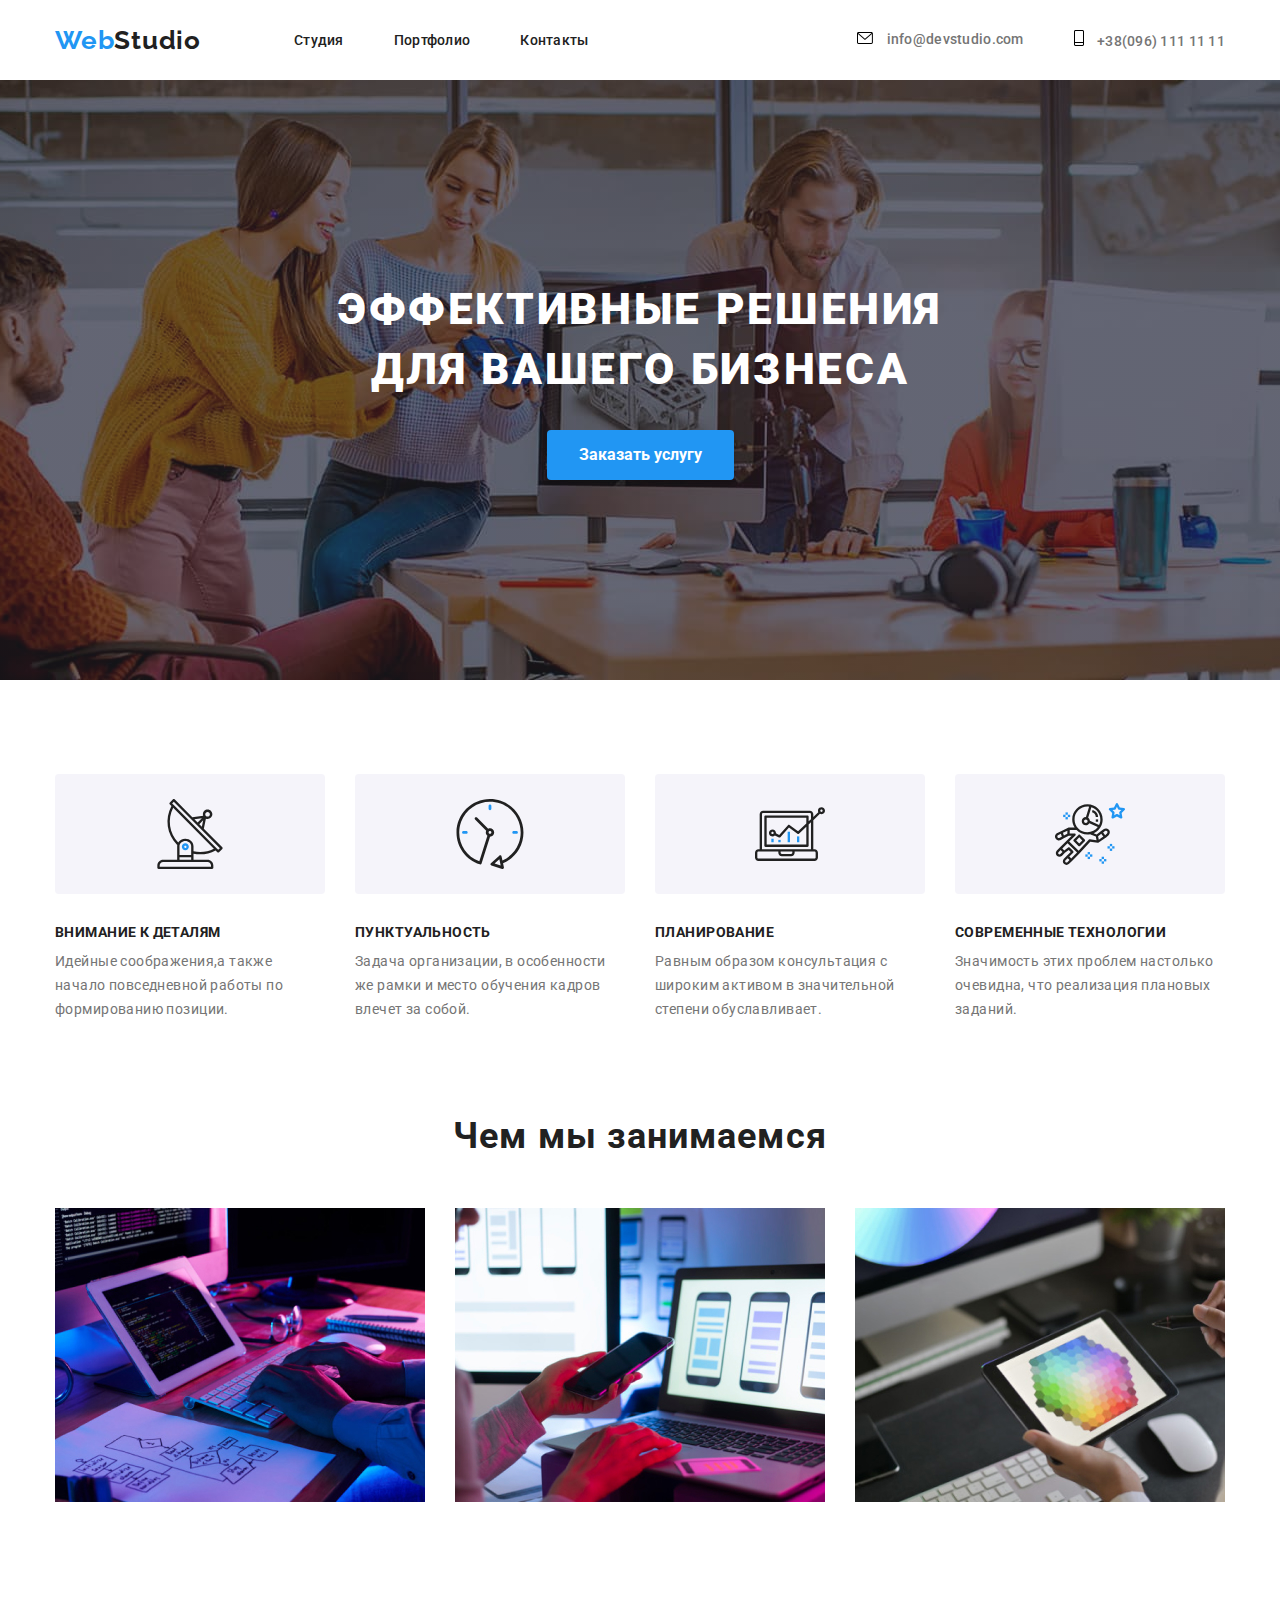
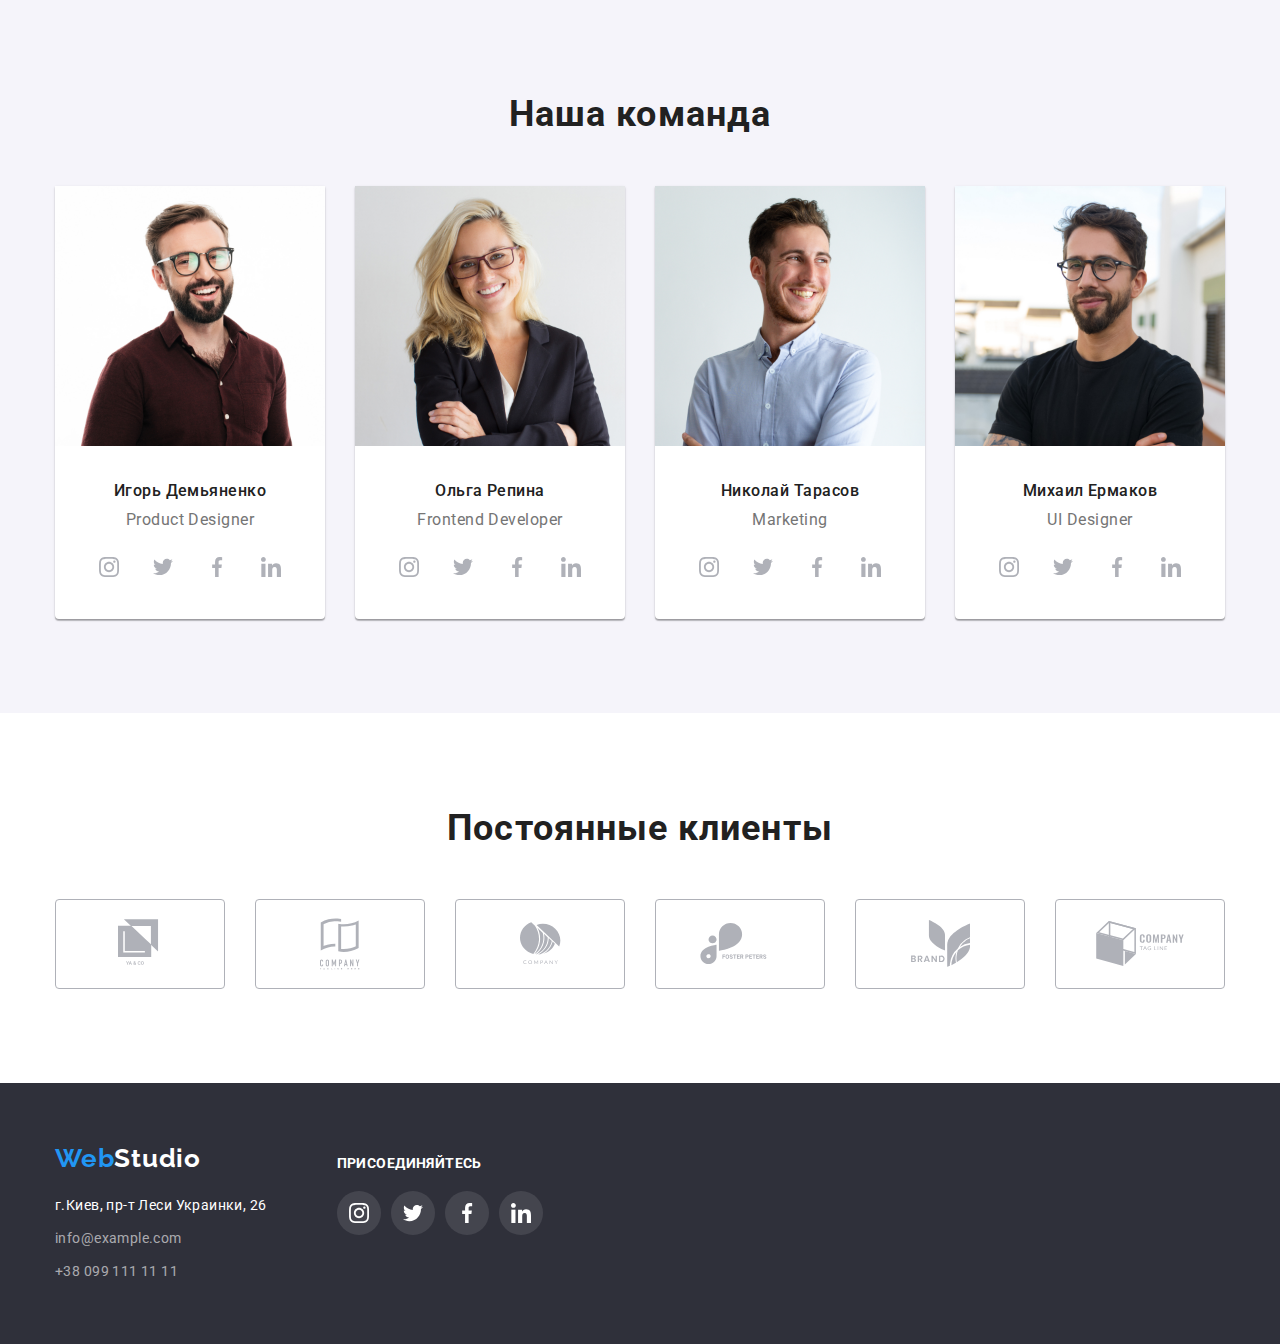
==== commit ab87756f: "change incorrect form ul>div>li for hover" ====
--- a/index.html
+++ b/index.html
@@ -3,7 +3,7 @@
   <head>
     <meta charset="UTF-8" />
     <meta name="viewport" content="width=device-width, initial-scale=1.0" />
-    <title>Goit-hw-04</title>
+    <title>Goit-hw-05</title>
     <link rel="preconnect" href="https://fonts.gstatic.com" />
     <link
       href="https://fonts.googleapis.com/css2?family=Raleway:wght@700&display=swap"
@@ -40,26 +40,25 @@
           </ul>
         </nav>
         <ul class="menu-contacts">
-          <div class="contacts-svg-container">
-            <li class="menu-contacts-item">
-              <div class="email-container">
-                <svg class="email-svg">
-                  <use href="./images/icons/mi.svg#icon-message"></use>
-                </svg>
-                <a href="mailto:info@devstudio.com" class="email-link"
-                  >info@devstudio.com</a
-                >
-              </div>
-            </li>
-          </div>
-          <div class="contacts-svg-container">
-            <li class="menu-contacts-item">
+          <li class="menu-contacts-item">
+            <a
+              href="mailto:info@devstudio.com"
+              class="menu-contacts-link email-link"
+            >
+              <svg class="email-svg">
+                <use href="./images/icons/mi.svg#icon-message"></use>
+              </svg>
+              info@devstudio.com</a
+            >
+          </li>
+          <li class="menu-contacts-item">
+            <a href="tel:+380961112222" class="menu-contacts-link">
               <svg class="phone-svg">
                 <use href="./images/icons/mi.svg#icon-iphone"></use>
               </svg>
-              <a href="tel:+380961112222">+38(096) 111 11 11</a>
-            </li>
-          </div>
+              +38(096) 111 11 11</a
+            >
+          </li>
         </ul>
       </div>
     </header>
@@ -150,50 +149,42 @@
                 <h3 class="our-team-list-title">Игорь Демьяненко</h3>
                 <p class="our-team-text">Product Designer</p>
                 <ul class="our-team-social-list">
-                  <div class="our-team-social-container">
-                    <li class="our-team-social-item">
-                      <a href="" class="our-team-social-link">
-                        <svg class="instagram-icon">
-                          <use
-                            href="./images/icons/symbol-defs2.svg#icon-instagram"
-                          ></use>
-                        </svg>
-                      </a>
-                    </li>
-                  </div>
-                  <div class="our-team-social-container">
-                    <li class="our-team-social-item">
-                      <a href="" class="our-team-social-link">
-                        <svg class="instagram-icon">
-                          <use
-                            href="./images/icons/symbol-defs2.svg#icon-twitter"
-                          ></use>
-                        </svg>
-                      </a>
-                    </li>
-                  </div>
-                  <div class="our-team-social-container">
-                    <li class="our-team-social-item">
-                      <a href="" class="our-team-social-link">
-                        <svg class="instagram-icon">
-                          <use
-                            href="./images/icons/symbol-defs2.svg#icon-facebook"
-                          ></use>
-                        </svg>
-                      </a>
-                    </li>
-                  </div>
-                  <div class="our-team-social-container">
-                    <li class="our-team-social-item">
-                      <a href="" class="our-team-social-link">
-                        <svg class="instagram-icon">
-                          <use
-                            href="./images/icons/symbol-defs2.svg#icon-linkedin"
-                          ></use>
-                        </svg>
-                      </a>
-                    </li>
-                  </div>
+                  <li class="our-team-social-item">
+                    <a href="" class="our-team-social-link">
+                      <svg class="social-list-svg">
+                        <use
+                          href="./images/icons/symbol-defs2.svg#icon-instagram"
+                        ></use>
+                      </svg>
+                    </a>
+                  </li>
+                  <li class="our-team-social-item">
+                    <a href="" class="our-team-social-link">
+                      <svg class="social-list-svg">
+                        <use
+                          href="./images/icons/symbol-defs2.svg#icon-twitter"
+                        ></use>
+                      </svg>
+                    </a>
+                  </li>
+                  <li class="our-team-social-item">
+                    <a href="" class="our-team-social-link">
+                      <svg class="social-list-svg">
+                        <use
+                          href="./images/icons/symbol-defs2.svg#icon-facebook"
+                        ></use>
+                      </svg>
+                    </a>
+                  </li>
+                  <li class="our-team-social-item">
+                    <a href="" class="our-team-social-link">
+                      <svg class="social-list-svg">
+                        <use
+                          href="./images/icons/symbol-defs2.svg#icon-linkedin"
+                        ></use>
+                      </svg>
+                    </a>
+                  </li>
                 </ul>
               </div>
             </li>
@@ -208,50 +199,42 @@
                 <h3 class="our-team-list-title">Ольга Репина</h3>
                 <p class="our-team-text">Frontend Developer</p>
                 <ul class="our-team-social-list">
-                  <div class="our-team-social-container">
-                    <li class="our-team-social-item">
-                      <a href="" class="our-team-social-link">
-                        <svg class="instagram-icon">
-                          <use
-                            href="./images/icons/symbol-defs2.svg#icon-instagram"
-                          ></use>
-                        </svg>
-                      </a>
-                    </li>
-                  </div>
-                  <div class="our-team-social-container">
-                    <li class="our-team-social-item">
-                      <a href="" class="our-team-social-link">
-                        <svg class="instagram-icon">
-                          <use
-                            href="./images/icons/symbol-defs2.svg#icon-twitter"
-                          ></use>
-                        </svg>
-                      </a>
-                    </li>
-                  </div>
-                  <div class="our-team-social-container">
-                    <li class="our-team-social-item">
-                      <a href="" class="our-team-social-link">
-                        <svg class="instagram-icon">
-                          <use
-                            href="./images/icons/symbol-defs2.svg#icon-facebook"
-                          ></use>
-                        </svg>
-                      </a>
-                    </li>
-                  </div>
-                  <div class="our-team-social-container">
-                    <li class="our-team-social-item">
-                      <a href="" class="our-team-social-link">
-                        <svg class="instagram-icon">
-                          <use
-                            href="./images/icons/symbol-defs2.svg#icon-linkedin"
-                          ></use>
-                        </svg>
-                      </a>
-                    </li>
-                  </div>
+                  <li class="our-team-social-item">
+                    <a href="" class="our-team-social-link">
+                      <svg class="social-list-svg">
+                        <use
+                          href="./images/icons/symbol-defs2.svg#icon-instagram"
+                        ></use>
+                      </svg>
+                    </a>
+                  </li>
+                  <li class="our-team-social-item">
+                    <a href="" class="our-team-social-link">
+                      <svg class="social-list-svg">
+                        <use
+                          href="./images/icons/symbol-defs2.svg#icon-twitter"
+                        ></use>
+                      </svg>
+                    </a>
+                  </li>
+                  <li class="our-team-social-item">
+                    <a href="" class="our-team-social-link">
+                      <svg class="social-list-svg">
+                        <use
+                          href="./images/icons/symbol-defs2.svg#icon-facebook"
+                        ></use>
+                      </svg>
+                    </a>
+                  </li>
+                  <li class="our-team-social-item">
+                    <a href="" class="our-team-social-link">
+                      <svg class="social-list-svg">
+                        <use
+                          href="./images/icons/symbol-defs2.svg#icon-linkedin"
+                        ></use>
+                      </svg>
+                    </a>
+                  </li>
                 </ul>
               </div>
             </li>
@@ -266,50 +249,42 @@
                 <h3 class="our-team-list-title">Николай Тарасов</h3>
                 <p class="our-team-text">Marketing</p>
                 <ul class="our-team-social-list">
-                  <div class="our-team-social-container">
-                    <li class="our-team-social-item">
-                      <a href="" class="our-team-social-link">
-                        <svg class="instagram-icon">
-                          <use
-                            href="./images/icons/symbol-defs2.svg#icon-instagram"
-                          ></use>
-                        </svg>
-                      </a>
-                    </li>
-                  </div>
-                  <div class="our-team-social-container">
-                    <li class="our-team-social-item">
-                      <a href="" class="our-team-social-link">
-                        <svg class="instagram-icon">
-                          <use
-                            href="./images/icons/symbol-defs2.svg#icon-twitter"
-                          ></use>
-                        </svg>
-                      </a>
-                    </li>
-                  </div>
-                  <div class="our-team-social-container">
-                    <li class="our-team-social-item">
-                      <a href="" class="our-team-social-link">
-                        <svg class="instagram-icon">
-                          <use
-                            href="./images/icons/symbol-defs2.svg#icon-facebook"
-                          ></use>
-                        </svg>
-                      </a>
-                    </li>
-                  </div>
-                  <div class="our-team-social-container">
-                    <li class="our-team-social-item">
-                      <a href="" class="our-team-social-link">
-                        <svg class="instagram-icon">
-                          <use
-                            href="./images/icons/symbol-defs2.svg#icon-linkedin"
-                          ></use>
-                        </svg>
-                      </a>
-                    </li>
-                  </div>
+                  <li class="our-team-social-item">
+                    <a href="" class="our-team-social-link">
+                      <svg class="social-list-svg">
+                        <use
+                          href="./images/icons/symbol-defs2.svg#icon-instagram"
+                        ></use>
+                      </svg>
+                    </a>
+                  </li>
+                  <li class="our-team-social-item">
+                    <a href="" class="our-team-social-link">
+                      <svg class="social-list-svg">
+                        <use
+                          href="./images/icons/symbol-defs2.svg#icon-twitter"
+                        ></use>
+                      </svg>
+                    </a>
+                  </li>
+                  <li class="our-team-social-item">
+                    <a href="" class="our-team-social-link">
+                      <svg class="social-list-svg">
+                        <use
+                          href="./images/icons/symbol-defs2.svg#icon-facebook"
+                        ></use>
+                      </svg>
+                    </a>
+                  </li>
+                  <li class="our-team-social-item">
+                    <a href="" class="our-team-social-link">
+                      <svg class="social-list-svg">
+                        <use
+                          href="./images/icons/symbol-defs2.svg#icon-linkedin"
+                        ></use>
+                      </svg>
+                    </a>
+                  </li>
                 </ul>
               </div>
             </li>
@@ -324,50 +299,42 @@
                 <h3 class="our-team-list-title">Михаил Ермаков</h3>
                 <p class="our-team-text">UI Designer</p>
                 <ul class="our-team-social-list">
-                  <div class="our-team-social-container">
-                    <li class="our-team-social-item">
-                      <a href="" class="our-team-social-link">
-                        <svg class="instagram-icon">
-                          <use
-                            href="./images/icons/symbol-defs2.svg#icon-instagram"
-                          ></use>
-                        </svg>
-                      </a>
-                    </li>
-                  </div>
-                  <div class="our-team-social-container">
-                    <li class="our-team-social-item">
-                      <a href="" class="our-team-social-link">
-                        <svg class="instagram-icon">
-                          <use
-                            href="./images/icons/symbol-defs2.svg#icon-twitter"
-                          ></use>
-                        </svg>
-                      </a>
-                    </li>
-                  </div>
-                  <div class="our-team-social-container">
-                    <li class="our-team-social-item">
-                      <a href="" class="our-team-social-link">
-                        <svg class="instagram-icon">
-                          <use
-                            href="./images/icons/symbol-defs2.svg#icon-facebook"
-                          ></use>
-                        </svg>
-                      </a>
-                    </li>
-                  </div>
-                  <div class="our-team-social-container">
-                    <li class="our-team-social-item">
-                      <a href="" class="our-team-social-link">
-                        <svg class="instagram-icon">
-                          <use
-                            href="./images/icons/symbol-defs2.svg#icon-linkedin"
-                          ></use>
-                        </svg>
-                      </a>
-                    </li>
-                  </div>
+                  <li class="our-team-social-item">
+                    <a href="" class="our-team-social-link">
+                      <svg class="social-list-svg">
+                        <use
+                          href="./images/icons/symbol-defs2.svg#icon-instagram"
+                        ></use>
+                      </svg>
+                    </a>
+                  </li>
+                  <li class="our-team-social-item">
+                    <a href="" class="our-team-social-link">
+                      <svg class="social-list-svg">
+                        <use
+                          href="./images/icons/symbol-defs2.svg#icon-twitter"
+                        ></use>
+                      </svg>
+                    </a>
+                  </li>
+                  <li class="our-team-social-item">
+                    <a href="" class="our-team-social-link">
+                      <svg class="social-list-svg">
+                        <use
+                          href="./images/icons/symbol-defs2.svg#icon-facebook"
+                        ></use>
+                      </svg>
+                    </a>
+                  </li>
+                  <li class="our-team-social-item">
+                    <a href="" class="our-team-social-link">
+                      <svg class="social-list-svg">
+                        <use
+                          href="./images/icons/symbol-defs2.svg#icon-linkedin"
+                        ></use>
+                      </svg>
+                    </a>
+                  </li>
                 </ul>
               </div>
             </li>
--- a/css/styles.css
+++ b/css/styles.css
@@ -112,14 +112,17 @@
   height: 16px;
   margin-right: 10px;
 }
-.contacts-svg-container:hover a {
+.menu-contacts-link:hover {
   color: var(--text-blue);
   text-decoration: underline;
 }
-.contacts-svg-container:hover svg {
+.menu-contacts-link:hover .phone-svg {
   fill: var(--text-blue);
 }
-.menu-list a {
+.menu-contacts-link:hover .email-svg {
+  fill: var(--text-blue);
+}
+.nav-link {
   font-family: "Roboto";
   font-style: normal;
   font-weight: 500;
@@ -128,7 +131,7 @@
   letter-spacing: 0.02em;
 }
 
-.menu-contacts a {
+.menu-contacts-link {
   font-family: "Roboto";
   font-style: normal;
   font-weight: 500;
@@ -140,7 +143,6 @@
 .menu-contacts {
   display: flex;
 }
-
 /*======================================HERO section======================================*/
 
 .hero {
@@ -320,50 +322,31 @@
 }
 .our-team-social-list {
   display: flex;
-  justify-content: center;
+  justify-content: space-between;
+  padding: 0 32px;
 }
 .our-team-description-container {
   padding-top: 30px;
   padding-bottom: 30px;
 }
 .our-team-social-item {
+  cursor: pointer;
+}
+.our-team-social-link {
+  display: flex;
+  align-items: center;
+  justify-content: center;
   width: 44px;
   height: 44px;
   border-radius: 50%;
-  cursor: pointer;
-}
-.our-team-social-container:hover li {
+}
+.our-team-social-link:hover {
   background-color: var(--text-blue);
 }
-.our-team-social-container:hover svg {
+.our-team-social-link:hover .social-list-svg {
   fill: white;
 }
-.our-team-social-item:not(:last-child) {
-  margin-right: 10px;
-}
-.our-team-social-link {
-  display: flex;
-  align-items: center;
-  justify-content: center;
-  width: 100%;
-  height: 100%;
-}
-.instagram-icon {
-  width: 20px;
-  height: 20px;
-  fill: #afb1b8;
-}
-.twitter-icon {
-  width: 20px;
-  height: 20px;
-  fill: #afb1b8;
-}
-.facebook-icon {
-  width: 20px;
-  height: 20px;
-  fill: #afb1b8;
-}
-.linkedin-icon {
+.social-list-svg {
   width: 20px;
   height: 20px;
   fill: #afb1b8;
@@ -404,7 +387,7 @@
   border: 1px solid #afb1b8;
 }
 .customers-item-container:hover li {
-  border: 1px solid #2196f3;
+  border: 1px solid var(--text-blue);
   box-sizing: border-box;
   border-radius: 4px;
 }
@@ -491,7 +474,7 @@
   margin-right: 10px;
 }
 .footer-social-item:hover {
-  background-color: #2196f3;
+  background-color: var(--text-blue);
 }
 .footer-social-title {
   font-family: Roboto;
@@ -555,7 +538,7 @@
   border-radius: 4px;
   margin: 0 auto;
   border: none;
-  padding: 10px 32px;
+  padding: 6px 22px;
 }
 .portfolio-btn:hover,
 .portfolio-btn:focus {
